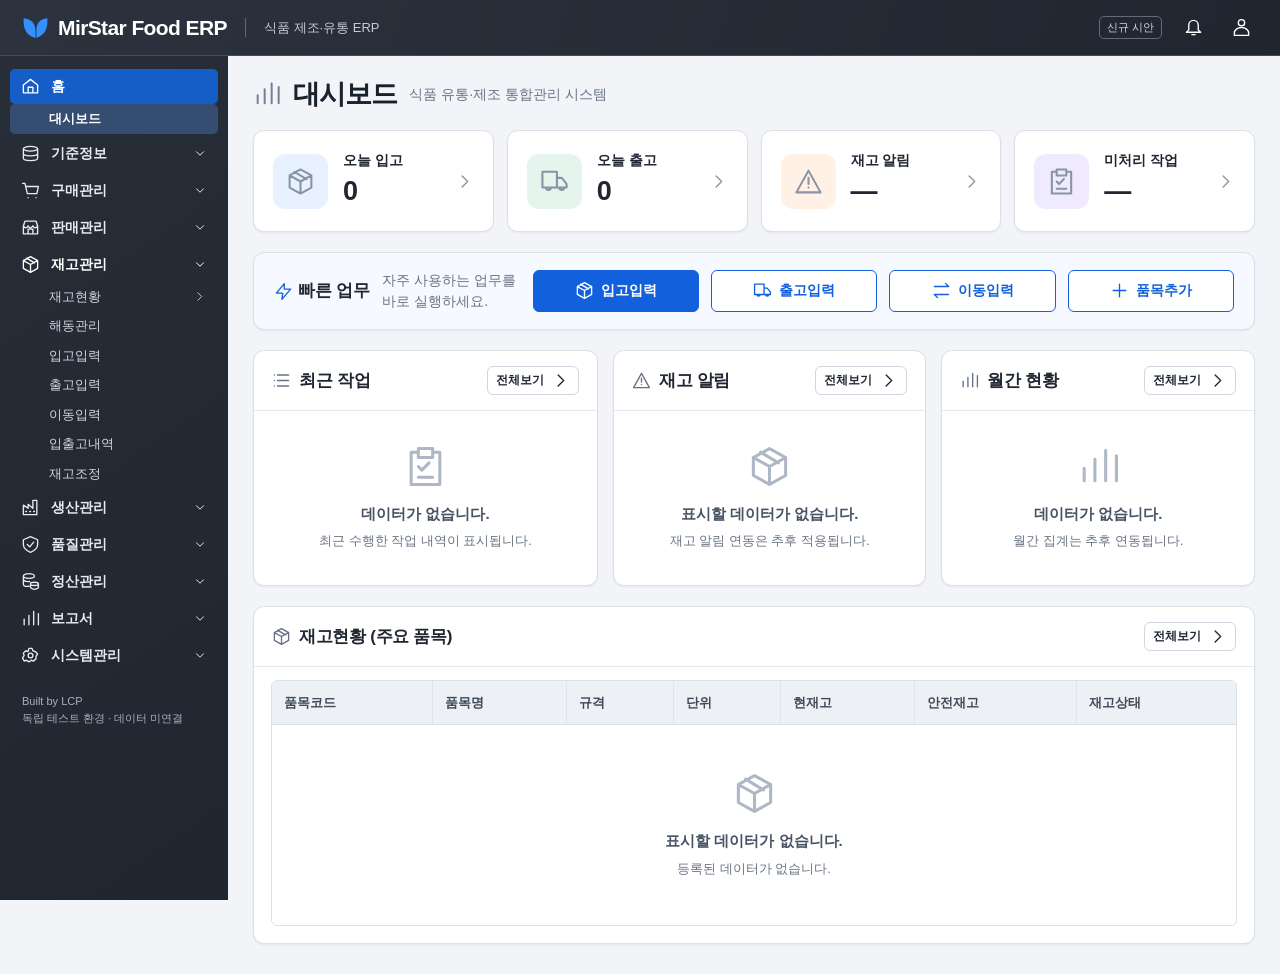
==== erp-next/index.html @ 0a79165d "Support separate stock quantity units with backward compatible kg records" ====
<!doctype html>
<html lang="ko"><head><meta charset="utf-8"><meta name="viewport" content="width=device-width,initial-scale=1,viewport-fit=cover"><meta name="theme-color" content="#252c36"><title>MirStar Food ERP · 신규 시안</title>
<style>
:root{--nav:#272e38;--nav2:#202630;--blue:#1260db;--bg:#f2f4f8;--ink:#202733;--muted:#697483;--line:#dce1e8;--head:56px;--side:228px}*{box-sizing:border-box}body{margin:0;background:var(--bg);color:var(--ink);font:14px/1.5 Pretendard,Inter,"Noto Sans KR","Malgun Gothic",Arial,sans-serif}button,input,select{font:inherit}button{cursor:pointer}button:focus-visible,a:focus-visible,input:focus-visible,select:focus-visible{outline:2px solid #1260db;outline-offset:2px}button{border:1px solid #cfd6df;background:white;color:var(--ink);border-radius:6px;min-height:36px;padding:7px 13px;display:inline-flex;align-items:center;justify-content:center;gap:7px;font-weight:600;white-space:nowrap}button:hover{background:#f1f5fc}.primary{background:var(--blue);border-color:var(--blue);color:white}.primary:hover{background:#084dbb}.outline{color:var(--blue);border-color:var(--blue)}.iconbtn{padding:7px;border:0;background:transparent}.ico{width:19px;height:19px;flex:none;vertical-align:middle;fill:none;stroke:currentColor;stroke-width:1.7;stroke-linecap:round;stroke-linejoin:round}header{position:fixed;z-index:30;top:0;left:0;right:0;height:var(--head);background:linear-gradient(110deg,#2c333e,#202630);color:#fff;display:flex;align-items:center;padding:0 22px;gap:18px;border-bottom:1px solid #454b54}.brand{font-size:21px;font-weight:750;letter-spacing:-.6px;white-space:nowrap;display:flex;align-items:center;gap:9px}.logo{width:27px;height:27px;color:#3290ff}.tagline{font-size:13px;color:#c4cbd4;border-left:1px solid #606873;padding-left:18px}.headright{margin-left:auto;display:flex;align-items:center;gap:15px}.headright button,.hamb{color:white;background:transparent;border:0}.headright button:hover,.hamb:hover{background:#414955}.preview{font-size:11px;color:#d5dce5;border:1px solid #626b78;padding:2px 7px;border-radius:5px;white-space:nowrap}.hamb{display:none}aside{position:fixed;top:var(--head);bottom:0;left:0;width:var(--side);background:linear-gradient(145deg,var(--nav),var(--nav2));color:#e7ebf2;padding:11px 10px;overflow:auto;z-index:25;scrollbar-width:thin;scrollbar-color:#4b5361 transparent}.group{margin:2px 0}.navtop,.navsub{width:100%;border:0;border-radius:5px;justify-content:flex-start;background:transparent;color:inherit;text-align:left;min-height:34px;padding:7px 11px;font-size:14px;gap:11px}.navtop:hover,.navsub:hover{background:#3b4554}.navtop .chev{margin-left:auto;width:14px}.navtop.current{background:#155dc7;color:white}.navtop.open:not(.current){color:white}.navsub{padding:5px 12px 5px 39px;min-height:29px;font-size:13px;font-weight:450;color:#d0d7e1}.navsub.active{background:#354d70;color:white;font-weight:700}.children[hidden]{display:none}.sidefoot{padding:18px 12px 10px;color:#a7b1c0;font-size:11px}main{margin-left:var(--side);padding:calc(var(--head) + 22px) 25px 30px;min-height:100dvh}.heading{display:flex;gap:12px;align-items:center;margin-bottom:20px;flex-wrap:wrap}.heading h1{font-size:27px;line-height:1.2;letter-spacing:-.9px;margin:0;color:#18212c}.heading>.ico{width:28px;height:28px;color:#738091}.heading small{color:var(--muted);font-size:14px}.heading .spacer{flex:1}.panel{background:#fff;border:1px solid var(--line);border-radius:11px;box-shadow:0 1px 2px #1f2d4210;min-width:0}.metrics{display:grid;grid-template-columns:repeat(4,minmax(0,1fr));gap:13px}.metric{padding:19px;display:flex;gap:15px;align-items:center;text-align:left;white-space:normal;min-height:100px;justify-content:flex-start}.metric .num{font-size:27px;font-weight:750;display:block}.metric .ico:last-child{margin-left:auto;color:#8893a3}.metricicon{padding:13px;background:#e8f1ff;color:#1260db;border-radius:12px;display:flex}.metricicon .ico{width:29px;height:29px}.metricicon.green{background:#e5f5ed;color:#168a55}.metricicon.orange{background:#fff1e5;color:#d77b29}.metricicon.purple{background:#f0eaff;color:#7554bf}.quick{display:flex;align-items:center;gap:12px;margin:20px 0;padding:17px 20px;background:#f6f9ff}.quick .ico{color:var(--blue)}.quick .primary .ico{color:white}.quicktitle{font-size:17px;font-weight:750;white-space:nowrap}.quickdesc{color:var(--muted);flex:1}.quick button{flex:1;min-height:42px;max-width:210px}.dashgrid{display:grid;grid-template-columns:1.1fr 1fr 1fr;gap:15px;margin-bottom:20px}.panelhead{display:flex;align-items:center;gap:8px;padding:15px 18px;border-bottom:1px solid #e5e9ef}.panelhead strong{font-size:17px;letter-spacing:-.3px}.panelhead>.ico{color:#657184}.panelhead button{margin-left:auto;font-size:12px;min-height:29px;padding:3px 8px}.empty{min-height:174px;display:flex;flex-direction:column;justify-content:center;align-items:center;color:var(--muted);text-align:center;padding:22px;gap:6px}.empty>.ico{width:43px;height:43px;color:#aeb7c5;margin-bottom:9px}.empty b{font-size:15px;color:#475364}.empty span{font-size:13px}.tablewrap{overflow-x:auto;overscroll-behavior-x:contain}.dashboardtable{margin:13px 17px 17px}.toolbar{padding:17px;display:flex;gap:9px;align-items:center;flex-wrap:wrap;border-bottom:1px solid var(--line)}.searchrow{display:flex;align-items:center;gap:8px;flex:1;min-width:250px;max-width:630px}.searchbox{display:flex;align-items:center;border:1px solid #bac4d0;border-radius:6px;background:white;flex:1;min-width:0;padding-left:11px;color:#697483}.searchbox input{border:0;min-width:0;width:100%;height:37px;background:transparent;outline:none;padding:7px 9px}.searchbox:focus-within{outline:2px solid #95baff;outline-offset:1px}.period{display:flex;align-items:center;gap:7px;flex-wrap:wrap;padding:13px 17px;border-bottom:1px solid var(--line);color:#4e5967}.period button{min-height:32px}.period input{max-width:140px}.countrow{padding:16px 17px 9px;display:flex;align-items:center;gap:8px}.countrow b{color:var(--blue)}.countrow button{margin-left:auto}.chips{display:flex;flex-wrap:wrap;gap:6px;padding:10px 17px 0}.chip{font-size:12px;background:#eaf1fb;color:#245ca8;border:1px solid #d5e4f7;border-radius:5px;padding:3px 7px;display:inline-flex;align-items:center;gap:5px}.chip button{border:0;background:none;padding:0;min-height:22px;color:inherit}.listtable{margin:0 17px 17px}table{border-collapse:separate;border-spacing:0;width:100%;min-width:620px;font-size:13px;border:1px solid var(--line);border-radius:6px;overflow:hidden}th,td{border-bottom:1px solid var(--line);border-right:1px solid #e0e5eb;padding:12px 12px;text-align:left;white-space:nowrap}th{background:#edf0f4;color:#3f4958;font-weight:700;cursor:pointer}th:last-child,td:last-child{border-right:0}tbody tr:last-child td{border-bottom:0}td.emptycell{padding:0;white-space:normal}.emptycell .empty{min-height:200px}tbody tr:hover td:not(.emptycell){background:#f7f9fc}.footerbar{display:flex;justify-content:center;align-items:center;gap:6px;padding:0 16px 16px}.footerbar button:disabled{opacity:.45;cursor:default}.footerbar .page{background:var(--blue);color:white;border-color:var(--blue)}.filterpanel{position:fixed;z-index:50;background:white;border:1px solid #cbd2db;border-radius:9px;box-shadow:0 12px 35px #17233428;width:min(460px,calc(100vw - 24px));padding:16px;max-height:85dvh;overflow:auto}.filterpanel[hidden],.scrim[hidden],dialog:not([open]){display:none!important}.filtertitle{display:flex;align-items:center;justify-content:space-between;font-size:19px;font-weight:750;margin-bottom:13px}.filtertitle button{margin:-6px}.note{background:#f0f3f8;border-left:3px solid var(--blue);padding:8px 10px;font-size:13px;color:#4c596d;margin-bottom:12px;border-radius:4px}.condition{display:grid;grid-template-columns: minmax(100px, .8fr) minmax(0,1.3fr) 30px;gap:7px;align-items:center;margin-bottom:8px}.condition input,.condition select,.field input,.field select,.period input{width:100%;min-width:0;height:37px;border:1px solid #c7d0dc;border-radius:5px;background:white;color:var(--ink);padding:7px 9px}.condition button{min-width:30px;min-height:34px}.addcondition{width:100%;margin:4px 0 12px;border-color:var(--blue);color:var(--blue)}.available{border-top:1px solid var(--line);padding-top:11px;font-size:12px;color:var(--muted)}.available .options{display:flex;gap:5px;flex-wrap:wrap;margin-top:8px}.available button{font-size:12px;min-height:30px;padding:4px 9px}.filteractions,.dialogactions{display:flex;gap:8px;justify-content:flex-end;margin-top:15px}.filteractions .primary{min-width:105px}.scrim{position:fixed;inset:0;z-index:24;background:#17233366}.filterscrim{z-index:49;background:#15203020}dialog{padding:0;border:1px solid #d3dbe4;border-radius:12px;width:min(680px,calc(100vw - 32px));max-height:90dvh;overflow:auto;color:var(--ink);box-shadow:0 18px 60px #0003}dialog::backdrop{background:#15203066}.dialoghead{display:flex;align-items:center;justify-content:space-between;padding:15px 20px;border-bottom:1px solid var(--line);font-size:20px;font-weight:700}.dialogbody{padding:19px}.formgrid{display:grid;grid-template-columns:1fr 1fr;gap:13px}.field{display:flex;flex-direction:column;gap:5px}.field label{font-weight:600;color:#4d5867;font-size:13px}.field input,.field select{height:40px}.toast{position:fixed;bottom:20px;left:50%;transform:translateX(-50%);z-index:100;background:#222b37;color:white;border-radius:8px;padding:12px 18px;box-shadow:0 4px 15px #0003;max-width:90vw}.toast[hidden]{display:none}.mobileonly{display:none}
@media(max-width:1100px){.quickdesc{display:none}.metric{padding:14px;gap:9px}.dashgrid{grid-template-columns:repeat(2,minmax(0,1fr))}.dashgrid>.panel:last-child{grid-column:1/-1}}
@media(max-width:760px){:root{--head:56px;--side:235px}header{padding:0 12px;gap:8px}.hamb{display:inline-flex}.brand{font-size:18px}.logo{width:23px}.tagline,.headright .desktoponly{display:none}.headright{gap:3px}.preview{font-size:10px}.headright button{padding:6px}.headright .ico{width:20px}aside{transform:translateX(-100%);transition:transform .18s ease;z-index:28}aside.shown{transform:translateX(0)}main{margin:0;padding:calc(var(--head) + 17px) 12px 24px}.heading{gap:8px;margin-bottom:16px}.heading h1{font-size:23px}.heading small{flex-basis:100%;padding-left:33px;font-size:12px}.heading>.ico{width:24px;height:24px}.heading .primary{padding:6px 10px;min-height:36px;font-size:13px}.heading .spacer{flex:1}.metrics{grid-template-columns:repeat(2,minmax(0,1fr));gap:9px}.metric{padding:12px;min-height:86px;font-size:13px}.metricicon{padding:8px}.metricicon .ico{width:23px;height:23px}.metric .num{font-size:24px}.metric>.ico:last-child{width:14px}.quick{display:grid;grid-template-columns:1fr 1fr;padding:14px;gap:8px;margin:13px 0}.quicktitle{grid-column:1/-1}.quick button{max-width:none;width:100%;min-height:41px}.dashgrid{grid-template-columns:1fr;gap:12px;margin-bottom:13px}.panelhead{padding:13px 14px}.panelhead strong{font-size:16px}.empty{min-height:150px}.toolbar{padding:12px;gap:7px}.searchrow{min-width:0;width:100%;flex-basis:100%;gap:5px}.searchrow button{padding:7px 8px;font-size:12px;gap:3px}.searchrow input{font-size:16px}.searchrow .searchsubmit{padding:7px 9px}.searchrow .searchsubmit span{display:none}.searchrow .ico{width:16px}.period{padding:10px 12px;gap:5px;font-size:12px}.period input{max-width:calc((100% - 48px)/2);font-size:13px;height:34px;padding:4px}.period button{font-size:12px;padding:4px 8px}.listtable{margin:0 12px 12px}.countrow{padding:13px 12px 8px}.chips{padding:9px 12px 0}.filterpanel{left:0!important;right:0;bottom:0;top:auto!important;width:100%;border-radius:17px 17px 0 0;max-height:88dvh;padding:20px 16px calc(16px + env(safe-area-inset-bottom));box-shadow:0 -8px 35px #0002}.filterpanel:before{content:"";display:block;width:38px;height:4px;background:#c4cbd4;border-radius:4px;margin:-9px auto 14px}.filterscrim{background:#15203066}.condition input,.condition select{font-size:16px}.condition{grid-template-columns:minmax(94px,.8fr) minmax(0,1.3fr) 27px;gap:5px}.filteractions button{flex:1;min-height:43px}.formgrid{grid-template-columns:1fr}.dialogbody{padding:15px}.field input,.field select{font-size:16px}dialog{width:calc(100vw - 16px)}.mobileonly{display:inline-flex}}
.stocktoggle .chev{margin-left:auto;width:13px}.navsub.depth1{padding-left:53px}.navsub.depth2{padding-left:67px}.stockcurrent{font-weight:700;color:white}.categorylist{padding:14px 17px;display:grid;gap:10px;grid-template-columns:repeat(2,minmax(0,1fr))}.categorygroup{border:1px solid var(--line);border-radius:7px;overflow:hidden;min-width:0}.cathead,.catrow{display:flex;align-items:center;gap:8px;padding:10px 12px;min-width:0}.cathead{background:#edf0f4;border-bottom:1px solid var(--line)}.cathead strong,.catrow>span{overflow-wrap:anywhere;min-width:0}.catcount{font-size:12px;color:var(--muted);white-space:nowrap}.catactions{display:flex;gap:4px;margin-left:auto;flex:none}.catactions button{font-size:12px;padding:4px 8px;min-height:30px}.catrow{border-bottom:1px solid #e5e9ef}.catrow>span{padding-left:9px}.catadd{margin:9px 12px;min-height:34px;font-size:13px}.categorygroup .catadd .ico{width:15px}#categoryEditor{max-width:420px}@media(max-width:760px){.categorylist{grid-template-columns:1fr;padding:12px;gap:9px}.cathead,.catrow{padding:9px}.cathead strong{font-size:14px}.catcount{font-size:11px}.catactions button{min-height:34px}.categorylist .catadd{min-height:38px}.navsub.depth2{padding-left:65px}}.storage-state{font-weight:500}.storage-state[data-state="냉동"]{color:#3272c5}.storage-state[data-state="냉장"]{color:#168a55}.storage-state[data-state="해동"]{color:#d97706}.stockmetrics{margin-bottom:16px;grid-template-columns:repeat(3,minmax(0,1fr))}.stockmetrics:has(.stockmetric:nth-child(4)){grid-template-columns:repeat(4,minmax(0,1fr))}.stockmetric{cursor:default;min-height:84px}.stockmetric .num{font-size:23px}.thawactions{display:flex;gap:8px;flex-wrap:wrap;margin:0 0 13px}.field[hidden]{display:none}#thawEditor #thawBalance{color:var(--muted)}#saveThaw:disabled{opacity:.45;cursor:default}@media(max-width:760px){.stockmetrics{gap:7px}.stockmetrics .metric{min-height:72px;padding:10px}.stockmetric .num{font-size:17px}.stockmetrics:has(.stockmetric:nth-child(4)){grid-template-columns:repeat(2,minmax(0,1fr))}.thawactions{gap:6px}.thawactions button{padding:6px 8px;font-size:12px;flex:1}}.stock-mobile-list{display:none}
@media(max-width:760px){
.stock-responsive-table{display:none}
.stock-mobile-list{display:grid;gap:9px;margin:0 12px 12px;min-width:0;max-width:100%}
.stock-mobile-empty{border:1px solid var(--line);border-radius:7px;min-width:0}
.stock-mobile-item{min-width:0;border:1px solid var(--line);border-radius:9px;background:#fff;overflow:hidden}
.stock-mobile-item summary{display:block;padding:13px 12px;cursor:pointer;list-style:none;min-width:0}
.stock-mobile-item summary::-webkit-details-marker{display:none}
.stock-mobile-item summary::marker{content:""}
.stock-mobile-item summary:focus-visible{outline:2px solid var(--blue);outline-offset:-2px}
.stock-mobile-top{display:flex;align-items:center;gap:8px;min-width:0}
.stock-mobile-top strong{font-size:16px;line-height:1.4;overflow-wrap:anywhere;min-width:0}
.stock-mobile-state{font-size:12px;white-space:nowrap;flex:none}
.stock-mobile-chevron{margin-left:auto;color:var(--muted);width:16px;height:16px;flex:none;transition:transform .15s}
.stock-mobile-item[open] .stock-mobile-chevron{transform:rotate(180deg)}
.stock-mobile-bottom{display:flex;align-items:flex-end;justify-content:space-between;gap:8px;margin-top:9px;flex-wrap:wrap;min-width:0}
.stock-mobile-qty{font-size:22px;line-height:1.3;font-weight:750;letter-spacing:-.4px;font-variant-numeric:tabular-nums;overflow-wrap:anywhere;min-width:0}
.stock-mobile-expiry{display:flex;flex-direction:column;align-items:flex-end;gap:2px;margin-left:auto}
.stock-mobile-expiry span{font-size:11px;color:var(--muted)}
.stock-mobile-expiry time{font-size:13px;font-variant-numeric:tabular-nums}
.stock-mobile-details{margin:0;padding:9px 12px 12px;border-top:1px solid var(--line);background:#f7f9fc}
.stock-mobile-details>div{display:grid;grid-template-columns:minmax(70px,.8fr) minmax(0,1.4fr);gap:10px;padding:5px 0}
.stock-mobile-details dt{color:var(--muted);font-size:12px;overflow-wrap:anywhere}
.stock-mobile-details dd{margin:0;text-align:right;font-size:13px;font-weight:500;overflow-wrap:anywhere;min-width:0}
main:has(.stock-responsive-table){min-width:0;width:100%;max-width:100%}
main:has(.stock-responsive-table)>.panel,main:has(.stock-responsive-table)>.stockmetrics{min-width:0;max-width:100%}
main:has(.stock-responsive-table) .searchrow{min-width:0;max-width:100%}
main:has(.stock-responsive-table) .searchbox{min-width:0}
main:has(.stock-responsive-table) .stockmetrics .metric{min-width:0;overflow-wrap:anywhere}
main:has(.stock-responsive-table) .stockmetric>span{min-width:0;overflow-wrap:anywhere}
}
</style></head><body>
<header><button class="hamb iconbtn" id="hamb" aria-label="메뉴 열기"></button><div class="brand"><svg class="logo" viewBox="0 0 32 32" fill="currentColor"><path d="M15 28C4 25 1 15 2 5c9 1 14 6 14 15V28zM17 28C28 25 31 15 30 5c-9 1-13 6-13 15z"/></svg>MirStar Food ERP</div><div class="tagline">식품 제조·유통 ERP</div><div class="headright"><span class="preview">신규 시안</span><button id="notice" class="iconbtn" aria-label="알림"></button><button id="profile" class="iconbtn" aria-label="환경설정"></button></div></header>
<div class="scrim" id="navscrim" hidden></div><aside id="sidebar" aria-label="주 메뉴"></aside><main id="main"></main>
<div class="scrim filterscrim" id="filterscrim" hidden></div><section id="filterpanel" class="filterpanel" role="dialog" aria-label="검색조건" hidden></section>
<dialog id="thawEditor"><form id="thawForm"><div class="dialoghead"><span id="thawTitle">해동등록</span><button class="iconbtn" type="button" id="closeThaw" aria-label="닫기">×</button></div><div class="dialogbody"><div class="formgrid"><div class="field"><label for="thawDate">날짜</label><input id="thawDate" type="date" required></div><div class="field"><label for="thawQty" id="thawQtyLabel">수량 (kg)</label><input id="thawQty" type="number" min="0.001" step="0.001" inputmode="decimal" required></div><div class="field" style="grid-column:1/-1"><label for="thawLot">재고 LOT 선택</label><select id="thawLot" required></select><small id="thawBalance"></small></div><div class="field" id="thawPlaceField"><label for="thawPlace">실제 보관 위치</label><select id="thawPlace"><option>냉장고</option><option>현장</option></select></div><div class="field"><label for="thawNote">비고</label><input id="thawNote"></div></div><div class="dialogactions"><button type="button" id="cancelThaw">취소</button><button class="primary" type="submit" id="saveThaw">저장</button></div></div></form></dialog><dialog id="categoryEditor"><form id="categoryForm"><div class="dialoghead"><span id="categoryTitle">분류 등록</span><button class="iconbtn" type="button" id="categoryClose" aria-label="닫기">×</button></div><div class="dialogbody"><div class="field"><label for="categoryName">분류명</label><input id="categoryName" required maxlength="40" autocomplete="off"></div><div class="dialogactions"><button type="button" id="categoryCancel">취소</button><button type="submit" class="primary">저장</button></div></div></form></dialog><dialog id="editor"><form id="editorform"><div class="dialoghead"><span id="editTitle"></span><button type="button" class="iconbtn" id="closeEditor" aria-label="닫기">×</button></div><div class="dialogbody"><div class="formgrid" id="fields"></div><div class="dialogactions"><button type="button" id="cancelEditor">취소</button><button class="primary" type="submit">저장</button></div></div></form></dialog><div class="toast" id="toast" role="status" hidden></div>
<script>
const paths={home:'M3 10l9-7 9 7v10H3z M9 20v-7h6v7',chart:'M4 20V13 M10 20V8 M16 20V3 M22 20V6',db:'M3 6a9 3 0 1 0 18 0a9 3 0 1 0-18 0 M3 6v12a9 3 0 0 0 18 0V6 M3 12a9 3 0 0 0 18 0',cart:'M2 3h3l3 13h12l2-9H6 M9 21h.1 M19 21h.1',shop:'M3 10l2-6h14l2 6 M3 10v10h18V10 M3 10q3 5 6 0q3 5 6 0q3 5 6 0 M9 20v-6h6v6',box:'M3 7l9-5 9 5v10l-9 5-9-5z M3 7l9 5 9-5 M12 12v10 M7 4l10 6',factory:'M3 21V9l6 4V8l6 5V3h5v18z M6 17h1 M11 17h1 M16 17h1',shield:'M12 2l9 4v6q0 6-9 10-9-4-9-10V6z M8 12l3 3 5-6',coin:'M3 5a7 3 0 1 0 14 0a7 3 0 1 0-14 0 M3 5v10q0 4 7 3 M3 10q2 3 8 2 M12 15a5 2 0 1 0 10 0a5 2 0 1 0-10 0 M12 15v5q5 4 10 0v-5',settings:'M10 3h4l1 3 3 1 3 3-2 3v3l-3 3-3-1-3 2-3-2-3 1-2-4 2-3-1-3 3-3 3 1z M12 9a3 3 0 1 0 0 6a3 3 0 1 0 0-6',chev:'M9 5l7 7-7 7',down:'M6 9l6 6 6-6',search:'M10 3a7 7 0 1 0 0 14a7 7 0 1 0 0-14 M15 15l6 6',filter:'M3 6h18 M3 12h18 M3 18h18 M8 4v4 M16 10v4 M10 16v4',truck:'M2 4h12v13H2z M14 9h4l4 5v3h-8 M5 17a2 2 0 1 0 4 0 M16 17a2 2 0 1 0 4 0',warn:'M12 3L2 21h20z M12 9v5 M12 17h.01',list:'M7 5h14 M7 12h14 M7 19h14 M3 5h.01 M3 12h.01 M3 19h.01',clip:'M8 4H4v18h16V4h-4 M8 2h8v5H8z M8 12l2 2 4-4 M8 18h8',bolt:'M13 2L3 14h8l-1 8 11-13h-8z',move:'M3 7h18l-4-4 M21 17H3l4 4',plus:'M12 4v16 M4 12h16',x:'M5 5l14 14 M19 5L5 19',menu:'M3 5h18 M3 12h18 M3 19h18',bell:'M6 9a6 6 0 0 1 12 0v6l3 3H3l3-3z M10 21h4',user:'M12 2a4 4 0 1 0 0 8a4 4 0 1 0 0-8 M3 22v-3a9 7 0 0 1 18 0v3z',download:'M12 3v12 M7 10l5 5 5-5 M4 17v4h16v-4',reset:'M4 9a9 9 0 1 1 1 10 M4 3v6h6'};
const I=(n,cls='')=>'<svg class="ico '+cls+'" viewBox="0 0 24 24" aria-hidden="true"><path d="'+(paths[n]||paths.list)+'"/></svg>';
const G=[['홈','home',['대시보드']],['기준정보','db',['품목관리','품목분류관리','거래처관리','브랜드관리']],['구매관리','cart',['발주관리','매입관리']],['판매관리','shop',['주문관리','매출관리','거래명세서']],['재고관리','box',['재고현황','해동관리','입고입력','출고입력','이동입력','입출고내역','재고조정']],['생산관리','factory',['생산계획','생산실적','BOM관리']],['품질관리','shield',['검수관리','소비기한관리','이력추적']],['정산관리','coin',['매입정산','매출정산','미지급금','미수금']],['보고서','chart',['재고보고서','매입보고서','매출보고서','생산보고서']],['시스템관리','settings',['사용자관리','권한관리','변경이력','환경설정']]];
const item=['품목코드','분류','하위분류','품목명','규격','단위','원산지','브랜드'];const stock=['분류','하위분류','품목명','원산지','업체명','브랜드','보관상태','LOT','소비기한','수량','단위'];const tx=['날짜','구분','분류','하위분류','업체명','품목명','원산지','브랜드','창고','보관상태','LOT','소비기한','수량','단위','비고'];const sale=['날짜','전표번호','업체명','품목명','수량','단가','금액','상태','비고'];const prod=['날짜','생산번호','품목명','수량','LOT','상태','비고'];const settle=['날짜','업체명','전표번호','금액','정산금액','잔액','상태','비고'];const cfg={'품목관리':item,'품목분류관리':['분류','하위분류'],'거래처관리':['업체명','사업자번호','대표자','전화번호','주소','상태'],'창고관리':['창고','보관구분','위치','상태'],'브랜드관리':['브랜드','원산지','비고'],'발주관리':sale,'매입관리':sale,'주문관리':sale,'매출관리':sale,'거래명세서':sale,'재고현황':stock,'해동관리':['날짜','품목명','원산지','업체명','브랜드','보관상태','LOT','소비기한','수량','단위'],'냉동고':stock,'냉장고':stock,'입고입력':tx,'출고입력':tx,'이동입력':['날짜','구분','분류','하위분류','품목명','원산지','업체명','브랜드','출발창고','도착창고','출발상태','도착상태','LOT','수량','단위','비고'],'입출고내역':tx,'재고조정':['날짜','분류','하위분류','품목명','창고','LOT','조정수량','비고'],'생산계획':prod,'생산실적':prod,'BOM관리':['완제품','원료품목','소요량','단위','비고'],'검수관리':['날짜','업체명','품목명','LOT','검수결과','비고'],'소비기한관리':stock,'이력추적':tx,'매입정산':settle,'매출정산':settle,'미지급금':settle,'미수금':settle,'재고보고서':stock,'매입보고서':sale,'매출보고서':sale,'생산보고서':prod,'사용자관리':['이름','이메일','권한','상태'],'권한관리':['권한명','설명','상태'],'변경이력':['날짜','메뉴','작업','비고']};
const readOnly=new Set(['해동관리','재고현황','냉동고','냉장고','입출고내역','소비기한관리','이력추적','미지급금','미수금','재고보고서','매입보고서','매출보고서','생산보고서','변경이력','사용자관리','권한관리']);const esc=s=>String(s??'').replace(/[&<>"']/g,c=>({'&':'&amp;','<':'&lt;','>':'&gt;','"':'&quot;',"'":'&#39;'}[c]));const key='mirspace-new-erp-20261128-v1';let data={};try{data=JSON.parse(localStorage.getItem(key)||'{}')}catch{};let stockScope={category:'',warehouse:''},stockExpanded=false,meatExpanded=false;let page='대시보드',openGroups=new Set(['홈','재고관리']),query='',conditions=[],draft=[],from='',to='',sortCol='',sortDir=1,editPage='',editIndex=-1;const $=id=>document.getElementById(id);const today=()=>{const d=new Date();return d.getFullYear()+'-'+String(d.getMonth()+1).padStart(2,'0')+'-'+String(d.getDate()).padStart(2,'0')};const persist=()=>{try{localStorage.setItem(key,JSON.stringify(data));return true}catch{return false}};const rows=p=>Array.isArray(data[p])?data[p]:[];const defaults=()=>[
{name:'원료육',warehouseViews:true,subs:['소고기','돼지고기','닭고기']},{name:'완제품',subs:['자체생산','매입판매']},{name:'부재료',subs:['소스','야채','향신료']},{name:'부자재',subs:['포장지','박스','트레이']},{name:'비품',subs:['작업도구','사무용품']},{name:'기타',subs:[]}];
const categories=()=>Array.isArray(data.__categories)?data.__categories:defaults();
function ensureCategories(){if(!Array.isArray(data.__categories))data.__categories=defaults();return data.__categories}
function migrateCategories(){let changed=false;for(const arr of Object.values(data)){if(!Array.isArray(arr))continue;for(const row of arr){if(!row||typeof row!=='object'||!['소스','야채','향신료'].includes(row['분류']))continue;if(categories().some(c=>c.name===row['분류']))continue;const parent=categories().find(c=>c.name==='부재료'&&c.subs.includes(row['분류']));if(parent){row['하위분류']=row['하위분류']||row['분류'];row['분류']=parent.name;changed=true}}}if(changed)persist()}
migrateCategories();
const allTx=()=>['입고입력','출고입력','이동입력'].flatMap(p=>rows(p));
const states=['냉동','냉장','해동','실온'];
const stateFor=p=>({'냉동고':'냉동','냉장고':'냉장','실온':'실온','현장':'해동'})[p]||'';
const placeFor=p=>({'냉동':'냉동고','냉장':'냉장고','해동':'냉장고','실온':'실온'})[p]||'';
const kg=v=>{const n=Number(String(v??'').replace(/,/g,''));return Number.isFinite(n)&&n>0?n:0};
const rounded=v=>Math.round(v*1000)/1000;
const stockUnits=['kg','팩','개','박스','봉','병','통','세트','롤','g','L','mL'];
const unitOf=r=>String(r?.['단위']||'kg').trim()||'kg';
const qtyOf=r=>r?.['수량']??r?.['중량(kg)'];
const qtyValid=(v,u)=>{const n=kg(v);return n>0&&stockUnits.includes(u)&&(['kg','g','L','mL'].includes(u)||Number.isInteger(n))};
const fmt=(v,u='kg')=>rounded(v).toLocaleString('ko-KR',{maximumFractionDigits:3})+' '+u;
const formatRow=r=>fmt(kg(qtyOf(r)),unitOf(r));
const unitPages=new Set(['입고입력','출고입력','이동입력']);
const unitViews=new Set(['재고현황','해동관리','입고입력','출고입력','이동입력','입출고내역','이력추적','소비기한관리','재고보고서','냉동고','냉장고']);
function viewValue(r,c,p=page){if(unitViews.has(p)){if(c==='수량')return qtyOf(r);if(c==='단위')return unitOf(r)}return r[c]}
function unitTotals(rr){const m=new Map();for(const r of rr){const u=unitOf(r);m.set(u,(m.get(u)||0)+kg(qtyOf(r)))}return m.size?[...m].sort((a,b)=>stockUnits.indexOf(a[0])-stockUnits.indexOf(b[0])).map(([u,n])=>fmt(n,u)):['0 kg']}

const isMeat=c=>c==='원료육'||categories().some(x=>x.name===c&&x.warehouseViews);
const identity=['분류','하위분류','품목명','원산지','업체명','브랜드','LOT'];
const stockKey=(r,st,loc)=>JSON.stringify([...identity.map(k=>String(r[k]||'').trim()),unitOf(r),st,loc]);
const nextSeq=()=>Math.max(0,...allTx().map(r=>Number(r._seq)||0))+1;
function replayStock(){const m=new Map(),errors=[];const events=['입고입력','이동입력','출고입력'].flatMap((p,i)=>rows(p).map((r,j)=>({p,r,order:i*100000+j}))).sort((a,b)=>String(a.r['날짜']||'').localeCompare(String(b.r['날짜']||''))||((a.r._seq||0)-(b.r._seq||0))||a.order-b.order);
function change(r,st,loc,delta){const k=stockKey(r,st,loc),old=m.get(k),q=rounded((old?.['수량']||0)+delta);if(q<0)return false;if(!q)m.delete(k);else m.set(k,{...(old||Object.fromEntries(identity.map(k=>[k,r[k]||'']))),'소비기한':r['소비기한']||old?.['소비기한']||'','보관상태':st,'창고':loc,'날짜':st==='해동'&&delta<0?old?.['날짜']||'':r['날짜']||'','수량':q,'단위':unitOf(r)});return true}
for(const {p,r} of events){const n=kg(qtyOf(r)),kind=r['구분'];if(!qtyValid(qtyOf(r),unitOf(r))||!r['품목명']){errors.push(r);continue}if(p==='이동입력'){const from=r['출발상태']||(kind==='재냉동'?'해동':stateFor(r['출발창고'])),to=r['도착상태']||(kind==='해동'?'해동':kind==='재냉동'?'냉동':stateFor(r['도착창고'])),fl=r['출발창고']||placeFor(from),tl=r['도착창고']||placeFor(to),old=m.get(stockKey(r,from,fl));if(!from||!to||!fl||!tl||!change(r,from,fl,-n)){errors.push(r);continue}change({...r,'소비기한':r['소비기한']||old?.['소비기한']||''},to,tl,n)}else{const st=r['보관상태']||stateFor(r['창고']),loc=r['창고']||placeFor(st);if(!st||!loc||!change(r,st,loc,p==='입고입력'?n:-n))errors.push(r)}}
return {items:[...m.values()],errors}}
const inventory=()=>replayStock().items;
function cards(items){return '<div class="metrics stockmetrics">'+items.map(([label,n])=>'<div class="panel metric stockmetric"><span>'+esc(label)+'<span class="num">'+n.map(v=>esc(v)).join('<br>')+'</span></span></div>').join('')+'</div>'}
function stockSummary(){const rr=source('재고현황'),sum=st=>unitTotals(rr.filter(r=>!st||r['보관상태']===st));return cards([['전체재고',sum('')],['냉동',sum('냉동')],['해동',sum('해동')]])}
function thawSummary(){const sum=(p,k)=>unitTotals(rows(p).filter(r=>r['날짜']===today()&&r['구분']===k));return cards([['오늘 해동',sum('이동입력','해동')],['해동 후 미사용',unitTotals(inventory().filter(r=>r['보관상태']==='해동'))],['오늘 생산 투입',sum('출고입력','생산 투입')],['오늘 재냉동',sum('이동입력','재냉동')]])}
function stateCell(c,v){return c==='보관상태'&&['냉동','냉장','해동'].includes(v)?'<span class="storage-state" data-state="'+esc(v)+'">'+esc(v)+'</span>':esc(v??'—')}
function saveEvent(p,r,index=-1){const old=rows(p).slice(),before=replayStock().errors.length;data[p]=old.slice();r._seq=index<0?nextSeq():old[index]._seq||0;if(index<0)data[p].push(r);else data[p][index]=r;const after=replayStock();if(after.errors.includes(r)||after.errors.length>before){data[p]=old;return false}return true}
const source=p=>p==='재고현황'?inventory().filter(r=>!stockScope.category||r['분류']===stockScope.category):p==='해동관리'?inventory().filter(r=>r['보관상태']==='해동'):p==='입출고내역'||p==='이력추적'?allTx():p==='매입보고서'?rows('매입관리'):p==='매출보고서'?rows('매출관리'):p==='생산보고서'?rows('생산실적'):rows(p);let timer;function toast(t){$('toast').textContent=t;$('toast').hidden=false;clearTimeout(timer);timer=setTimeout(()=>$('toast').hidden=true,3000)}
function stockNav(){const active=page==='재고현황';const link=(label,category='')=>'<button class="navsub stocklink depth1 '+(active&&stockScope.category===category?'active':'')+'" data-stock="'+esc(category)+'">'+esc(label)+'</button>';return '<button class="navsub stocktoggle '+(active?'stockcurrent':'')+'" data-toggle-stock="1" aria-expanded="'+stockExpanded+'">재고현황'+I(stockExpanded?'down':'chev','chev')+'</button><div '+(stockExpanded?'':'hidden')+'>'+link('전체재고')+categories().map(c=>link(c.name,c.name)).join('')+'</div>'}
function nav(){ $('sidebar').innerHTML=G.map(([g,ic,subs])=>{const active=subs.includes(page),open=openGroups.has(g);return '<div class="group"><button class="navtop '+(active?'current ':'')+(open?'open':'')+'" data-group="'+g+'" aria-expanded="'+open+'">'+I(ic)+g+(g==='홈'?'':I('down','chev'))+'</button><div class="children" '+(open?'':'hidden')+'>'+subs.map(s=>s==='재고현황'?stockNav():'<button class="navsub '+(s===page?'active':'')+'" data-page="'+s+'">'+s+'</button>').join('')+'</div></div>'}).join('')+'<div class="sidefoot">Built by LCP<br>독립 테스트 환경 · 데이터 미연결</div>'; }
function closeNav(){ $('sidebar').classList.remove('shown');$('navscrim').hidden=true }
function go(p,scope=null){if(p==='냉동고'||p==='냉장고'){scope={category:'원료육',warehouse:p};p='재고현황'}page=p;if(p==='재고현황'){stockScope=scope||{category:'',warehouse:''};stockExpanded=true;if(categories().some(c=>c.name===stockScope.category&&(c.warehouseViews||c.name==='원료육')))meatExpanded=true}const g=G.find(g=>g[2].includes(p));if(g)openGroups.add(g[0]);query='';conditions=[];from='';to='';sortCol='';sortDir=1;closeFilter();closeNav();nav();render();window.scrollTo(0,0)}
function empty(ic='box',title='표시할 데이터가 없습니다.',desc='등록된 데이터가 없습니다.'){return '<div class="empty">'+I(ic)+'<b>'+title+'</b><span>'+desc+'</span></div>'}
function title(p,desc,add=false){const ic=G.find(g=>g[2].includes(p))?.[1]||'list';return '<div class="heading">'+I(p==='대시보드'?'chart':ic)+'<h1>'+p+'</h1><small>'+desc+'</small><div class="spacer"></div>'+(add?'<button class="primary" data-new="'+p+'">'+I('plus')+'등록</button>':'')+'</div>'}
function metric(label,val,ic,c,p){return '<button class="panel metric" data-page="'+p+'"><span class="metricicon '+c+'">'+I(ic)+'</span><span>'+label+'<span class="num">'+val+'</span></span>'+I('chev')+'</button>'}
function card(label,ic,p,inside){return '<section class="panel"><div class="panelhead">'+I(ic)+'<strong>'+label+'</strong><button data-page="'+p+'">전체보기 '+I('chev')+'</button></div>'+inside+'</section>'}
function dash(){const t=today();const count=p=>rows(p).filter(r=>r['날짜']===t).length;const recent=allTx().slice(-4).reverse();return title(page,'식품 유통·제조 통합관리 시스템')+'<div class="metrics">'+metric('오늘 입고',count('입고입력'),'box','','입고입력')+metric('오늘 출고',count('출고입력'),'truck','green','출고입력')+metric('재고 알림','—','warn','orange','소비기한관리')+metric('미처리 작업','—','clip','purple','주문관리')+'</div><div class="panel quick"><span class="quicktitle">'+I('bolt')+' 빠른 업무</span><span class="quickdesc">자주 사용하는 업무를 바로 실행하세요.</span>'+[['입고입력','box'],['출고입력','truck'],['이동입력','move'],['품목관리','plus']].map(([p,ic],i)=>'<button class="'+(i?'outline':'primary')+'" data-new="'+p+'">'+I(ic)+(p==='품목관리'?'품목추가':p)+'</button>').join('')+'</div><div class="dashgrid">'+card('최근 작업','list','입출고내역',recent.length?'<div style="padding:14px">'+recent.map(r=>'<div style="padding:8px;border-bottom:1px solid #eee">'+esc(r['날짜'])+' · '+esc(r['구분'])+' · '+esc(r['품목명'])+'</div>').join('')+'</div>':empty('clip','데이터가 없습니다.','최근 수행한 작업 내역이 표시됩니다.'))+card('재고 알림','warn','소비기한관리',empty('box','표시할 데이터가 없습니다.','재고 알림 연동은 추후 적용됩니다.'))+card('월간 현황','chart','매출보고서',empty('chart','데이터가 없습니다.','월간 집계는 추후 연동됩니다.'))+'</div>'+card('재고현황 (주요 품목)','box','재고현황','<div class="tablewrap dashboardtable">'+table(['품목코드','품목명','규격','단위','현재고','안전재고','재고상태'],[],false)+'</div>')}
function table(cols,rr,editable){return '<table><thead><tr>'+cols.map(c=>'<th data-sort="'+esc(c)+'">'+esc(c)+'</th>').join('')+(editable?'<th>작업</th>':'')+'</tr></thead><tbody>'+(rr.length?rr.map(r=>'<tr>'+cols.map(c=>'<td>'+stateCell(c,viewValue(r,c))+'</td>').join('')+(editable?'<td><button data-edit="'+rows(page).indexOf(r)+'">수정</button></td>':'')+'</tr>').join(''):'<tr><td class="emptycell" colspan="'+(cols.length+Number(editable))+'">'+(page==='해동관리'?empty('box','해동된 품목이 없습니다.','해동등록 후 남은 물량을 확인할 수 있습니다.'):empty())+'</td></tr>')+'</tbody></table>'}
const norm=s=>String(s??'').normalize('NFKC').toLowerCase().replace(/\s+/g,'');
function mobileStockList(rr){if(!rr.length)return '<div class="stock-mobile-empty">'+empty()+'</div>';return rr.map(r=>{const state=r['보관상태']||'—',qty=qtyOf(r),expiry=r['소비기한']||'미등록';const name=r['품목명']||'품목명 미등록';const key=JSON.stringify([stockKey(r,state,r['창고']),expiry]);return '<details class="stock-mobile-item" data-mobile-stock-key="'+esc(key)+'"><summary><div class="stock-mobile-top"><strong>'+esc(name)+'</strong><span class="stock-mobile-state">'+stateCell('보관상태',state)+'</span>'+I('down','stock-mobile-chevron')+'</div><div class="stock-mobile-bottom"><strong class="stock-mobile-qty">'+(qty===null||qty===undefined||qty===''?'—':esc(fmt(qty,unitOf(r))))+'</strong><div class="stock-mobile-expiry"><span>소비기한</span><time>'+esc(expiry)+'</time></div></div></summary><dl class="stock-mobile-details">'+[['분류',r['분류']],['하위분류',r['하위분류']],['원산지',r['원산지']],['업체명',r['업체명']],['브랜드',r['브랜드']],['보관상태',state],['실제 보관 위치',r['창고']],['LOT',r['LOT']],['소비기한',expiry]].map(([label,v])=>'<div><dt>'+esc(label)+'</dt><dd>'+stateCell(label,v||'—')+'</dd></div>').join('')+'</dl></details>'}).join('')}
function match(r){return (!query||norm(Object.values(r).join(' ')+(unitViews.has(page)?' '+unitOf(r)+' '+(qtyOf(r)??''):'')).includes(norm(query)))&&conditions.every(c=>!c.value.trim()||norm(viewValue(r,c.field)).includes(norm(c.value)))&&(!from||!r['날짜']||r['날짜']>=from)&&(!to||!r['날짜']||r['날짜']<=to)}
function filtered(){const rr=source(page).filter(match);if(sortCol)rr.sort((a,b)=>String(viewValue(a,sortCol)??'').localeCompare(String(viewValue(b,sortCol)??''),'ko',{numeric:true})*sortDir);return rr}
function list(){const cols=cfg[page]||[];const date=cols.includes('날짜');return title(page==='재고현황'&&stockScope.category?'재고현황 · '+stockScope.category+(stockScope.warehouse?' · '+stockScope.warehouse:''):page,'등록 및 조회 · 독립 테스트 환경',!readOnly.has(page))+(page==='해동관리'?'<div class="thawactions"><button class="primary" data-thaw="해동">'+I('plus')+'해동등록</button><button data-thaw="생산 투입">생산 투입</button><button data-thaw="재냉동">재냉동</button><button data-thaw="냉장보관">냉장보관</button></div>'+thawSummary():page==='재고현황'&&isMeat(stockScope.category)?stockSummary():'')+'<section class="panel"><div class="toolbar"><div class="searchrow"><div class="searchbox">'+I('search')+'<input id="search" placeholder="검색어를 입력하세요" aria-label="통합검색" value="'+esc(query)+'"></div><button id="filterbtn" aria-expanded="false">'+I('filter')+'검색구분<span id="filtercount"></span></button><button class="primary searchsubmit" id="searchsubmit">'+I('search')+'<span>검색</span></button></div><button id="reset">'+I('reset')+'초기화</button><button id="csv">'+I('download')+'CSV</button></div>'+(date?'<div class="period"><b>기간</b><input type="date" id="from" aria-label="시작일" value="'+from+'"><span>~</span><input type="date" id="to" aria-label="종료일" value="'+to+'"><button data-period="today">오늘</button><button data-period="month">이번 달</button><button data-period="all">전체</button></div>':'')+'<div class="chips" id="chips"></div><div class="countrow">조회결과 <b id="resultcount"></b></div><div class="tablewrap listtable'+(page==='재고현황'?' stock-responsive-table':'')+'" id="listtable"></div>'+(page==='재고현황'?'<div id="mobileStockList" class="stock-mobile-list"></div>':'')+'<div class="footerbar"><button disabled>‹</button><button class="page">1</button><button disabled>›</button></div></section>'}
let catEdit={action:'',i:-1,j:-1};
function categoryPage(){return title(page,'대분류와 하위 분류를 등록하고 관리합니다.')+'<section class="panel"><div class="panelhead"><strong>품목 분류</strong><button class="primary" data-cat-action="add">'+I('plus')+' 대분류 추가</button></div><div class="categorylist">'+categories().map((c,i)=>'<section class="categorygroup"><div class="cathead"><strong>'+esc(c.name)+'</strong><span class="catcount">하위 '+c.subs.length+'개</span><div class="catactions"><button data-cat-action="rename" data-cat-index="'+i+'">수정</button><button data-cat-action="delete" data-cat-index="'+i+'">삭제</button></div></div><div class="catsubs">'+c.subs.map((sub,j)=>'<div class="catrow"><span>'+esc(sub)+'</span><div class="catactions"><button data-cat-action="renameSub" data-cat-index="'+i+'" data-sub-index="'+j+'">수정</button><button data-cat-action="deleteSub" data-cat-index="'+i+'" data-sub-index="'+j+'">삭제</button></div></div>').join('')+'<button class="catadd outline" data-cat-action="addSub" data-cat-index="'+i+'">'+I('plus')+' 하위 분류 추가</button></div></section>').join('')+'</div></section>'}
function categoryRecords(){return Object.entries(data).filter(([k,v])=>k!=='__categories'&&Array.isArray(v)).flatMap(([k,v])=>v).filter(r=>r&&typeof r==='object')}
function categoryAction(action,i,j){const c=categories()[i];if(action!=='add'&&!c)return;if(action==='delete'||action==='deleteSub'){const name=action==='delete'?c.name:c.subs[j];if(categoryRecords().some(r=>r['분류']===c.name&&(action==='delete'||r['하위분류']===name))){toast('사용 중인 분류는 삭제할 수 없습니다.');return}if(!confirm(name+' 분류를 삭제할까요?'))return;const a=ensureCategories();if(action==='delete')a.splice(i,1);else a[i].subs.splice(j,1);saveCategories();return}catEdit={action,i,j};$('categoryTitle').textContent=({add:'대분류 추가',rename:'대분류 수정',addSub:'하위 분류 추가',renameSub:'하위 분류 수정'})[action];$('categoryName').value=action==='rename'?c.name:action==='renameSub'?c.subs[j]:'';$('categoryEditor').showModal()}
function saveCategories(){const saved=persist();nav();render();toast(saved?'품목 분류 저장 완료 (이 기기에만 저장)':'브라우저 저장 실패 · 현재 화면에만 반영')}
$('categoryForm').addEventListener('submit',e=>{e.preventDefault();const name=$('categoryName').value.trim();if(!name){toast('분류명을 입력하세요.');return}const {action,i,j}=catEdit;const a=ensureCategories();const sub=action==='addSub'||action==='renameSub';const same=(x)=>x.toLowerCase()===name.toLowerCase();if(sub?a[i].subs.some((x,k)=>same(x)&&(action!=='renameSub'||k!==j)):a.some((x,k)=>same(x.name)&&(action!=='rename'||k!==i))){toast('이미 존재하는 분류명입니다.');return}if(action==='add')a.push({name,subs:[]});if(action==='addSub')a[i].subs.push(name);if(action==='rename'){const old=a[i].name;if(old==='원료육')a[i].warehouseViews=true;a[i].name=name;categoryRecords().forEach(r=>{if(r['분류']===old)r['분류']=name});if(stockScope.category===old)stockScope.category=name}if(action==='renameSub'){const old=a[i].subs[j];a[i].subs[j]=name;categoryRecords().forEach(r=>{if(r['분류']===a[i].name&&r['하위분류']===old)r['하위분류']=name})}$('categoryEditor').close();saveCategories()});
$('categoryClose').onclick=$('categoryCancel').onclick=()=>$('categoryEditor').close();
let thawAction='',thawLots=[];
function openThaw(action){thawAction=action;thawLots=inventory().filter(r=>action==='해동'?isMeat(r['분류'])&&r['보관상태']==='냉동':r['보관상태']==='해동');$('thawTitle').textContent=action==='해동'?'해동등록':action;$('thawDate').value=today();$('thawQty').value='';$('thawQty').removeAttribute('max');$('thawQtyLabel').textContent='수량';$('thawNote').value='';$('thawPlaceField').hidden=action!=='해동';$('thawPlace').value='냉장고';$('thawLot').innerHTML='<option value="">'+(thawLots.length?'재고를 선택하세요':'해당 재고가 없습니다')+'</option>'+thawLots.map((r,i)=>'<option value="'+i+'">'+esc([r['품목명'],r['업체명'],r['브랜드'],r['LOT'],formatRow(r)].filter(Boolean).join(' · '))+'</option>').join('');$('thawBalance').textContent='';$('saveThaw').disabled=!thawLots.length;$('thawEditor').showModal()}
$('thawLot').addEventListener('change',()=>{const r=$('thawLot').value===''?null:thawLots[Number($('thawLot').value)];$('thawBalance').textContent=r?'사용 가능 '+formatRow(r):'';if(r){$('thawQty').max=qtyOf(r);$('thawQtyLabel').textContent='수량 ('+unitOf(r)+')';const decimal=['kg','g','L','mL'].includes(unitOf(r));$('thawQty').step=decimal?'0.001':'1';$('thawQty').min=decimal?'0.001':'1'}else{$('thawQty').removeAttribute('max');$('thawQtyLabel').textContent='수량'}});
$('thawForm').addEventListener('submit',e=>{e.preventDefault();const item=$('thawLot').value===''?null:thawLots[Number($('thawLot').value)],n=kg($('thawQty').value);if(!item||!qtyValid($('thawQty').value,unitOf(item))||n>qtyOf(item)){toast('재고와 수량 단위를 확인하세요.');return}if(thawAction==='재냉동'&&!confirm('식품안전 기준과 작업절차상 재냉동이 허용되는 경우에만 진행하세요. 확인하셨습니까?'))return;const p=thawAction==='생산 투입'?'출고입력':'이동입력';const r={...item,'날짜':$('thawDate').value,'구분':thawAction,'수량':n,'비고':$('thawNote').value};if(p==='이동입력'){r['출발상태']=item['보관상태'];r['출발창고']=item['창고'];r['도착상태']=thawAction==='해동'?'해동':thawAction==='재냉동'?'냉동':'냉장';r['도착창고']=thawAction==='해동'?$('thawPlace').value:placeFor(r['도착상태'])}if(!saveEvent(p,r)){toast('선택한 날짜의 재고가 부족합니다.');return}data['변경이력']=[...rows('변경이력'),{'날짜':today(),'메뉴':'해동관리','작업':thawAction,'비고':'브라우저 테스트'}];const saved=persist();$('thawEditor').close();render();toast(saved?'시험 자료 저장 완료 (이 기기에만 저장)':'메모리에만 저장됨: 브라우저 저장소 사용 불가')});
$('closeThaw').onclick=$('cancelThaw').onclick=()=>$('thawEditor').close();
function settings(){return title(page,'신규 ERP 시안 설정')+'<section class="panel" style="padding:20px"><h3>테스트 환경</h3><p>기존 운영 ERP, 계정 및 데이터베이스와 연결되어 있지 않습니다.</p><p>직접 입력한 시험 자료는 이 브라우저에만 저장됩니다. PC와 모바일 간 동기화는 하지 않습니다.</p><button id="clearLocal">시험 데이터 전체 삭제</button></section>'}
function render(){$('main').innerHTML=page==='대시보드'?dash():page==='환경설정'?settings():page==='품목분류관리'?categoryPage():list();if($('search')){$('search').addEventListener('input',e=>{query=e.target.value;refresh()});$('search').addEventListener('keydown',e=>{if(e.key==='Enter'){e.preventDefault();e.target.blur();refresh()}});['from','to'].forEach(id=>$(id)?.addEventListener('change',e=>{if(id==='from')from=e.target.value;else to=e.target.value;refresh()}));refresh()}}
function refresh(){if(!$('listtable'))return;const rr=filtered();$('resultcount').textContent='총 '+rr.length+'건';$('listtable').innerHTML=table(cfg[page]||[],rr,!readOnly.has(page));const mobile=$('mobileStockList');if(page==='재고현황'&&mobile){const opened=new Set([...mobile.querySelectorAll('details[open]')].map(el=>el.dataset.mobileStockKey));mobile.innerHTML=mobileStockList(rr);for(const el of mobile.querySelectorAll('details'))if(opened.has(el.dataset.mobileStockKey))el.open=true}$('filtercount').textContent=conditions.length?' ('+conditions.length+')':'';$('chips').innerHTML=conditions.map((c,i)=>'<span class="chip">'+esc(c.field)+': '+esc(c.value)+'<button aria-label="조건 삭제" data-remove-chip="'+i+'">'+I('x')+'</button></span>').join('');$('chips').style.display=conditions.length?'flex':'none'}
function available(){return (cfg[page]||[]).filter(c=>c!=='날짜')}
function showFilter(){draft=conditions.map(c=>({...c}));$('filterpanel').hidden=false;$('filterscrim').hidden=false;$('filterbtn').setAttribute('aria-expanded','true');drawFilter();positionFilter()}
function positionFilter(){if($('filterpanel').hidden||!$('filterbtn'))return;const r=$('filterbtn').getBoundingClientRect();$('filterpanel').style.top=Math.min(r.bottom+8,Math.max(10,innerHeight-$('filterpanel').offsetHeight-10))+'px';$('filterpanel').style.left=Math.max(12,Math.min(r.left,innerWidth-$('filterpanel').offsetWidth-12))+'px'}
function closeFilter(){$('filterpanel').hidden=true;$('filterscrim').hidden=true;$('filterbtn')?.setAttribute('aria-expanded','false')}
function drawFilter(){const opts=available();$('filterpanel').innerHTML='<div class="filtertitle">검색 조건<button class="iconbtn" id="closefilter" aria-label="닫기">'+I('x')+'</button></div><div class="note">필요한 조건만 추가해서 사용하세요.</div><div id="conditionrows">'+draft.map((c,i)=>'<div class="condition"><select data-field="'+i+'" aria-label="검색항목">'+opts.map(o=>'<option '+(o===c.field?'selected':'')+'>'+esc(o)+'</option>').join('')+'</select><input data-val="'+i+'" aria-label="검색값" placeholder="검색값 입력" value="'+esc(c.value)+'"><button class="iconbtn" data-remove="'+i+'" aria-label="조건 삭제">'+I('x')+'</button></div>').join('')+'</div><button class="addcondition" id="addcondition">'+I('plus')+' 조건 추가</button><div class="available">추가 가능한 조건 (직접 선택하여 추가)<div class="options">'+opts.map(o=>'<button data-addfield="'+esc(o)+'">'+esc(o)+'</button>').join('')+'</div></div><div class="filteractions"><button id="filterreset">초기화</button><button class="primary" id="applyfilter">검색</button></div>';positionFilter()}
function applyFilter(){conditions=draft.filter(c=>c.value.trim()).map(c=>({...c}));closeFilter();refresh()}
$('filterpanel').addEventListener('input',e=>{if(e.target.dataset.val!==undefined)draft[+e.target.dataset.val].value=e.target.value});$('filterpanel').addEventListener('change',e=>{if(e.target.dataset.field!==undefined)draft[+e.target.dataset.field].field=e.target.value});$('filterpanel').addEventListener('keydown',e=>{if(e.key==='Enter'&&e.target.matches('input')){e.preventDefault();applyFilter()}});
function addCondition(f){if(!available().length)return;draft.push({field:f||available().find(x=>!draft.some(c=>c.field===x))||available()[0],value:''});drawFilter();const input=$('filterpanel').querySelector('[data-val="'+(draft.length-1)+'"]');if(innerWidth>760)input?.focus()}
function openEditor(p,index=-1){if(readOnly.has(p))return;editPage=p;editIndex=index;const old=rows(p)[index]||{};const fields=(cfg[p]||[]).filter(c=>!(['입고입력','출고입력'].includes(p)&&c==='구분'));$('editTitle').textContent=p+' '+(index<0?'등록':'수정');$('fields').innerHTML=fields.map((f,i)=>{const val=unitPages.has(p)&&f==='단위'?unitOf(old):unitPages.has(p)&&f==='수량'?(qtyOf(old)??''):old[f]??(f==='날짜'?today():'');const choices=f==='단위'&&unitPages.has(p)?stockUnits:f==='분류'?['',...new Set([...categories().map(c=>c.name),...(val?[val]:[])])]:f==='하위분류'?['',...new Set([...(categories().find(c=>c.name===old['분류'])?.subs||[]),...(val?[val]:[])])]:['보관상태','출발상태','도착상태'].includes(f)?['',...states]:f==='창고'||f.endsWith('창고')?['','냉동고','냉장고','실온','현장']:f==='구분'&&p==='이동입력'?['해동','재냉동','냉장보관','기타 이동']:null;return '<div class="field"><label for="f'+i+'">'+esc(f)+'</label>'+(choices?'<select id="f'+i+'" name="'+esc(f)+'">'+choices.map(o=>'<option '+(o===val?'selected':'')+'>'+esc(o)+'</option>').join('')+'</select>':'<input id="f'+i+'" name="'+esc(f)+'" type="'+(f==='날짜'||f==='소비기한'?'date':'text')+'" '+(['품목명','업체명','브랜드','창고','권한명','완제품'].includes(f)&&fields.find(x=>['품목명','업체명','브랜드','창고','권한명','완제품'].includes(x))===f?'required':'')+' value="'+esc(val)+'">')+'</div>'}).join('');const mainCat=$('fields').querySelector('[name="분류"]');const subCat=$('fields').querySelector('[name="하위분류"]');if(mainCat&&subCat){mainCat.required=true;const sync=()=>{subCat.innerHTML=['',...(categories().find(c=>c.name===mainCat.value)?.subs||[])].map(v=>'<option value="'+esc(v)+'">'+esc(v)+'</option>').join('');subCat.disabled=subCat.options.length===1};mainCat.addEventListener('change',sync);subCat.disabled=subCat.options.length===1} $('editor').showModal()}
$('editorform').addEventListener('submit',e=>{e.preventDefault();const r={...(editIndex>=0?rows(editPage)[editIndex]:{}),...Object.fromEntries(new FormData(e.target))};if(editPage==='입고입력')r['구분']='입고';if(editPage==='출고입력')r['구분']=editIndex>=0&&rows(editPage)[editIndex]['구분']==='생산 투입'?'생산 투입':'출고';if(['입고입력','출고입력','이동입력'].includes(editPage)){if(!qtyValid(r['수량'],unitOf(r))){toast('수량은 0보다 커야 하며 팩·개·박스 등은 정수로 입력하세요.');return}r['단위']=unitOf(r);delete r['중량(kg)'];if(editPage==='이동입력'){if(r['구분']==='해동'){r['출발상태']='냉동';r['도착상태']='해동'}if(r['구분']==='냉장보관'){r['출발상태']='해동';r['도착상태']='냉장'}if(r['구분']==='재냉동'){r['출발상태']='해동';r['도착상태']='냉동';if(!confirm('식품안전 기준과 작업절차상 재냉동이 허용되는 경우에만 진행하세요. 확인하셨습니까?'))return}r['출발상태']||=stateFor(r['출발창고']);r['도착상태']||=stateFor(r['도착창고']);r['출발창고']||=placeFor(r['출발상태']);r['도착창고']||=placeFor(r['도착상태']);if(r['구분']==='재냉동')r['도착창고']='냉동고';if(r['구분']==='냉장보관')r['도착창고']='냉장고'}else{r['보관상태']||=stateFor(r['창고']);r['창고']||=placeFor(r['보관상태'])}if(!saveEvent(editPage,r,editIndex)){toast('재고가 부족하거나 품목·LOT·업체·보관상태·단위가 일치하지 않습니다.');return}}else{if(!data[editPage])data[editPage]=[];if(editIndex<0)data[editPage].push(r);else data[editPage][editIndex]=r;}data['변경이력']=[...rows('변경이력'),{'날짜':today(),'메뉴':editPage,'작업':editIndex<0?'등록':'수정','비고':'브라우저 테스트'}];const saved=persist();$('editor').close();if(page===editPage||page==='대시보드')render();else go(editPage);toast(saved?'시험 자료 저장 완료 (이 기기에만 저장)':'메모리에만 저장됨: 브라우저 저장소 사용 불가')});
function csv(){const cols=cfg[page]||[];const quote=s=>'"'+String(s??'').replace(/"/g,'""')+'"';const safe=s=>/^[=+@\-\t\r]/.test(String(s??''))?"'"+s:s;const b=new Blob(['\ufeff'+[cols.map(quote).join(','),...filtered().map(r=>cols.map(c=>quote(safe(viewValue(r,c)))).join(','))].join('\r\n')],{type:'text/csv;charset=utf-8'});const url=URL.createObjectURL(b);const a=document.createElement('a');a.href=url;a.download=page+'.csv';a.click();setTimeout(()=>URL.revokeObjectURL(url),1000)}
document.addEventListener('click',e=>{const b=e.target.closest('button');const el=e.target.closest('[data-sort]');if(el&&page!=='대시보드'){const c=el.dataset.sort;sortDir=sortCol===c?-sortDir:1;sortCol=c;refresh();return}if(!b)return;const d=b.dataset;if(d.thaw){openThaw(d.thaw);return}if(d.stock!==undefined){go('재고현황',{category:d.stock,warehouse:d.warehouse||''});return}if(d.toggleStock){stockExpanded=!stockExpanded;nav();return}if(d.toggleMeat){meatExpanded=!meatExpanded;nav();return}if(d.catAction){categoryAction(d.catAction,Number(d.catIndex),Number(d.subIndex));return}if(d.page){go(d.page);return}if(d.group){if(d.group==='홈'){go('대시보드');return}openGroups.has(d.group)?openGroups.delete(d.group):openGroups.add(d.group);nav();return}if(d.new){openEditor(d.new);return}if(d.edit!==undefined){openEditor(page,+d.edit);return}if(d.addfield){addCondition(d.addfield);return}if(d.remove!==undefined){draft.splice(+d.remove,1);drawFilter();return}if(d.removeChip!==undefined){conditions.splice(+d.removeChip,1);refresh();return}if(d.period){const t=today();from=d.period==='today'?t:d.period==='month'?t.slice(0,7)+'-01':'';to=d.period==='all'?'':t;$('from').value=from;$('to').value=to;refresh();return}switch(b.id){case'hamb':$('sidebar').classList.toggle('shown');$('navscrim').hidden=!$('sidebar').classList.contains('shown');break;case'notice':toast('현재 신규 시안은 실시간 알림과 연결되어 있지 않습니다.');break;case'profile':go('환경설정');break;case'filterbtn':$('filterpanel').hidden?showFilter():closeFilter();break;case'closefilter':closeFilter();break;case'addcondition':addCondition();break;case'filterreset':draft=[];drawFilter();break;case'applyfilter':applyFilter();break;case'searchsubmit':$('search').blur();refresh();break;case'reset':query='';conditions=[];from='';to='';sortCol='';render();break;case'csv':csv();break;case'closeEditor':case'cancelEditor':$('editor').close();break;case'clearLocal':if(confirm('이 신규 시안에 입력한 시험 자료만 삭제할까요?')){data={};persist();toast('시험 데이터 삭제 완료');render()}break}});
$('navscrim').onclick=closeNav;$('filterscrim').onclick=closeFilter;window.addEventListener('resize',positionFilter);document.addEventListener('keydown',e=>{if(e.key==='Escape'){closeFilter();closeNav()}});$('hamb').innerHTML=I('menu');$('notice').innerHTML=I('bell');$('profile').innerHTML=I('user');nav();render();
</script></body></html>
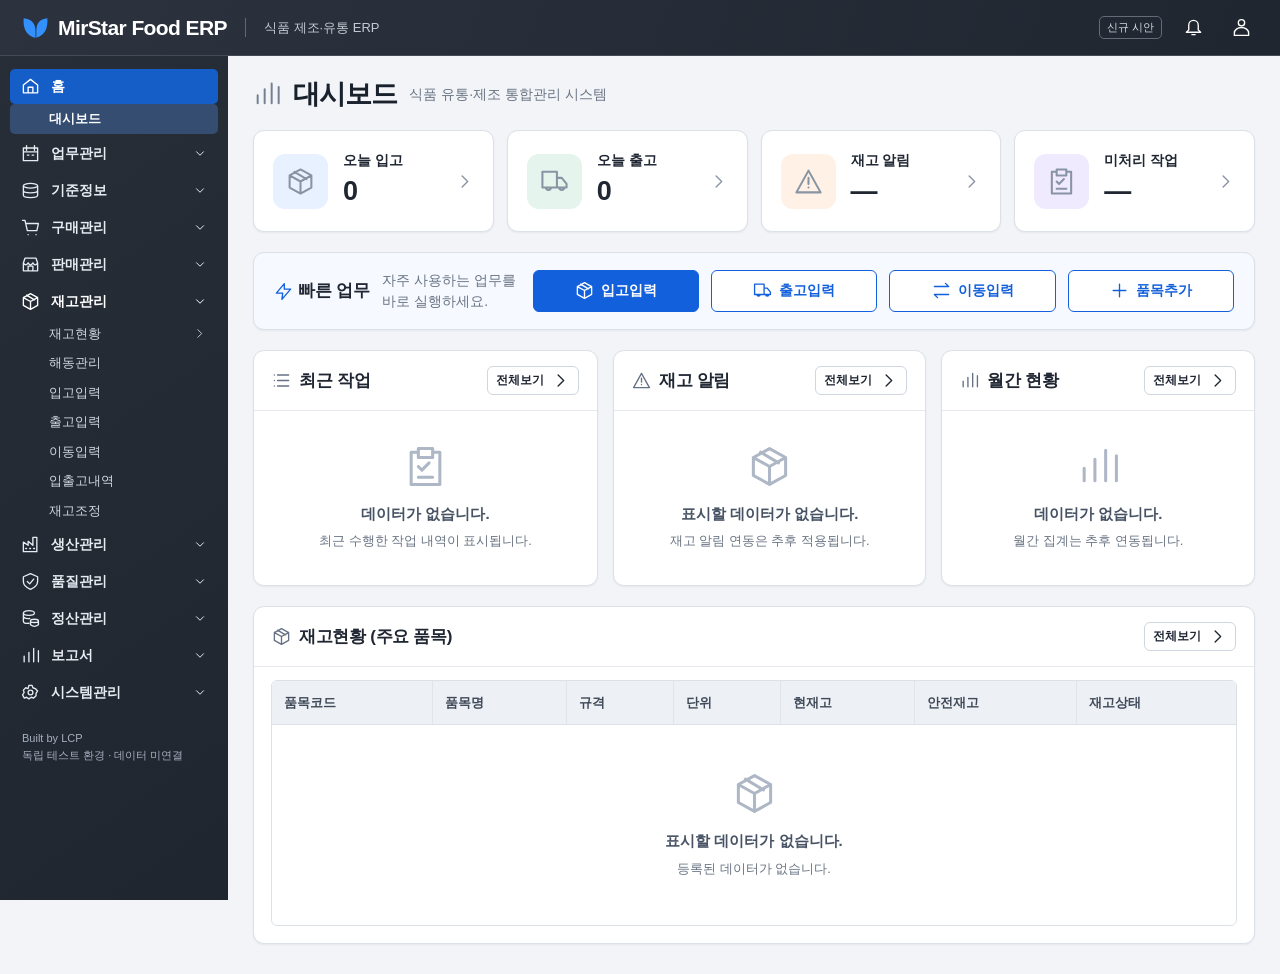
==== commit 5c1a9ae1: "Add local work calendar, tasks and reminders plus device-specific personalization" ====
--- a/erp-next/index.html
+++ b/erp-next/index.html
@@ -35,15 +35,19 @@
 main:has(.stock-responsive-table) .stockmetrics .metric{min-width:0;overflow-wrap:anywhere}
 main:has(.stock-responsive-table) .stockmetric>span{min-width:0;overflow-wrap:anywhere}
 }
+#bulkEditor{width:min(900px,calc(100vw - 32px))}.bulkbody{display:grid;gap:13px}.bulk-template{display:flex;align-items:center;justify-content:space-between;gap:10px;flex-wrap:wrap;border:1px solid var(--line);border-radius:7px;padding:12px}.bulk-template small,.bulk-file small{display:block;color:var(--muted);font-size:12px;margin-top:3px}.bulk-buttons{display:flex;gap:6px;flex-wrap:wrap}.bulk-file{display:grid;gap:6px;justify-items:center;border:1px dashed #b8c3d0;border-radius:8px;padding:18px 10px;cursor:pointer;text-align:center}.bulk-file input{max-width:100%;font-size:13px}.bulkbody .note,.bulkbody .dialogactions{margin:0}.bulkbody .dialogactions{flex-wrap:wrap}.bulk-counts{display:flex;gap:12px;flex-wrap:wrap;font-size:13px;margin:5px 0 9px}.bulk-row{display:grid;grid-template-columns:55px minmax(0,1fr) minmax(0,1fr);gap:8px;border-top:1px solid var(--line);padding:9px 4px;font-size:12px;overflow-wrap:anywhere}.bulk-row b{font-size:13px}.bulk-row small{display:block;color:var(--muted)}.bulk-ok{color:#168a55}.bulk-duplicate{color:#986419}.bulk-error{color:#b42318}.bulk-rows{max-height:38vh;overflow:auto;border:1px solid var(--line);border-radius:7px;padding:0 8px}.bulk-history-row{display:flex;gap:10px;align-items:center;justify-content:space-between;flex-wrap:wrap;padding:10px 0;border-top:1px solid var(--line)}.bulk-history-row small{display:block;color:var(--muted)}#bulkCommit:disabled{opacity:.5;cursor:default}@media(max-width:760px){#bulkEditor{width:calc(100vw - 16px)}.bulk-row{grid-template-columns:35px minmax(0,1fr);gap:5px}.bulk-row>span:last-child{grid-column:2}.bulk-buttons button,.bulkbody .dialogactions button{font-size:12px;padding:7px 9px}.bulk-template{padding:10px}}
+/* 업무관리 및 선택형 개인화 전용 */
+.work-panel,.prefs-panel{padding:16px;margin-bottom:14px}.work-head,.work-actions,.prefs-row{display:flex;align-items:center;gap:8px;flex-wrap:wrap}.work-head{justify-content:space-between;margin-bottom:12px}.work-head h3,.prefs-panel h3{margin:0;font-size:17px}.work-muted,.prefs-muted{color:var(--muted);font-size:12px}.work-cal{display:grid;grid-template-columns:repeat(7,minmax(0,1fr));gap:4px}.work-week{color:var(--muted);text-align:center;padding:4px;font-size:12px}.work-day{display:flex;flex-direction:column;gap:3px;align-items:center;justify-content:center;padding:4px;min-height:58px;min-width:0;font-weight:500;border-color:var(--line);white-space:normal}.work-day.out{opacity:.55}.work-day.chosen{background:var(--blue);color:white;border-color:var(--blue)}.work-day.today:not(.chosen){border-color:var(--blue)}.work-day small{font-size:10px;color:inherit}.work-day .dot{width:5px;height:5px;border-radius:100%;background:var(--blue)}.work-day.chosen .dot{background:white}.work-list{display:grid;gap:7px}.work-task{border:1px solid var(--line);border-radius:7px;padding:10px;display:grid;grid-template-columns:auto minmax(0,1fr);gap:10px;align-items:start}.work-task input{width:18px;height:18px;accent-color:var(--blue);margin-top:3px}.work-task strong,.work-task small{overflow-wrap:anywhere;display:block}.work-task small{color:var(--muted);font-size:12px}.work-task.done strong{text-decoration:line-through;color:var(--muted)}.work-actions{margin-top:7px}.work-actions button{font-size:12px;min-height:30px;padding:4px 8px}.work-note{white-space:pre-wrap}.prefs-panel h3{margin-bottom:9px}.prefs-panel .prefs-row{padding:7px 0;border-bottom:1px solid #e5e9ef}.prefs-row>label{flex:1;min-width:0;overflow-wrap:anywhere;display:flex;align-items:center;gap:8px}.prefs-panel input[type=checkbox]{accent-color:var(--blue);width:17px;height:17px;flex:none}.prefs-panel select{max-width:100%;min-height:36px;border:1px solid var(--line);border-radius:5px;padding:6px;background:white;color:var(--ink)}.prefs-row button{min-height:30px;font-size:12px;padding:4px 8px}.prefs-options{display:grid;grid-template-columns:repeat(2,minmax(0,1fr));gap:8px}.prefs-options label{display:flex;align-items:center;gap:8px;min-width:0;overflow-wrap:anywhere}.prefs-save{display:flex;gap:8px;flex-wrap:wrap;justify-content:flex-end;margin:0 0 15px}.personal-favs{padding:6px 0;border-bottom:1px solid #454d59;margin-bottom:8px}.personal-favs b{display:block;font-size:12px;color:#a7b1c0;padding:4px 12px}.personal-favs .navsub{padding-left:15px}.notice-dot{position:absolute;right:5px;top:4px;width:7px;height:7px;background:#ff9b4a;border-radius:50%}#notice{position:relative}main[data-font="large"] .listtable table{font-size:15px}main[data-font="large"] .stock-mobile-item summary strong{font-size:19px}main[data-font="large"] .stock-mobile-item .stock-mobile-qty{font-size:25px}main[data-font="large"] .work-task{font-size:16px}main[data-font="large"] .stock-mobile-details dd{font-size:15px}main[data-font="small"] .listtable table{font-size:12px}main[data-font="small"] .stock-mobile-item summary strong{font-size:14px}main[data-font="small"] .stock-mobile-item .stock-mobile-qty{font-size:19px}main[data-font="small"] .work-task{font-size:12px}
+@media(max-width:760px){.work-panel,.prefs-panel{padding:12px}.work-day{min-height:48px;font-size:13px}.work-cal{gap:3px}.work-head button{font-size:12px;padding:6px 8px}.prefs-options{grid-template-columns:1fr 1fr}.work-actions{gap:5px}.work-panel .work-head h3{font-size:15px}.prefs-panel .prefs-row{gap:5px}.prefs-row button{padding:4px 6px}.work-day small{font-size:9px}}
 </style></head><body>
 <header><button class="hamb iconbtn" id="hamb" aria-label="메뉴 열기"></button><div class="brand"><svg class="logo" viewBox="0 0 32 32" fill="currentColor"><path d="M15 28C4 25 1 15 2 5c9 1 14 6 14 15V28zM17 28C28 25 31 15 30 5c-9 1-13 6-13 15z"/></svg>MirStar Food ERP</div><div class="tagline">식품 제조·유통 ERP</div><div class="headright"><span class="preview">신규 시안</span><button id="notice" class="iconbtn" aria-label="알림"></button><button id="profile" class="iconbtn" aria-label="환경설정"></button></div></header>
 <div class="scrim" id="navscrim" hidden></div><aside id="sidebar" aria-label="주 메뉴"></aside><main id="main"></main>
 <div class="scrim filterscrim" id="filterscrim" hidden></div><section id="filterpanel" class="filterpanel" role="dialog" aria-label="검색조건" hidden></section>
-<dialog id="thawEditor"><form id="thawForm"><div class="dialoghead"><span id="thawTitle">해동등록</span><button class="iconbtn" type="button" id="closeThaw" aria-label="닫기">×</button></div><div class="dialogbody"><div class="formgrid"><div class="field"><label for="thawDate">날짜</label><input id="thawDate" type="date" required></div><div class="field"><label for="thawQty" id="thawQtyLabel">수량 (kg)</label><input id="thawQty" type="number" min="0.001" step="0.001" inputmode="decimal" required></div><div class="field" style="grid-column:1/-1"><label for="thawLot">재고 LOT 선택</label><select id="thawLot" required></select><small id="thawBalance"></small></div><div class="field" id="thawPlaceField"><label for="thawPlace">실제 보관 위치</label><select id="thawPlace"><option>냉장고</option><option>현장</option></select></div><div class="field"><label for="thawNote">비고</label><input id="thawNote"></div></div><div class="dialogactions"><button type="button" id="cancelThaw">취소</button><button class="primary" type="submit" id="saveThaw">저장</button></div></div></form></dialog><dialog id="categoryEditor"><form id="categoryForm"><div class="dialoghead"><span id="categoryTitle">분류 등록</span><button class="iconbtn" type="button" id="categoryClose" aria-label="닫기">×</button></div><div class="dialogbody"><div class="field"><label for="categoryName">분류명</label><input id="categoryName" required maxlength="40" autocomplete="off"></div><div class="dialogactions"><button type="button" id="categoryCancel">취소</button><button type="submit" class="primary">저장</button></div></div></form></dialog><dialog id="editor"><form id="editorform"><div class="dialoghead"><span id="editTitle"></span><button type="button" class="iconbtn" id="closeEditor" aria-label="닫기">×</button></div><div class="dialogbody"><div class="formgrid" id="fields"></div><div class="dialogactions"><button type="button" id="cancelEditor">취소</button><button class="primary" type="submit">저장</button></div></div></form></dialog><div class="toast" id="toast" role="status" hidden></div>
+<dialog id="workEditor"><form id="workForm"><div class="dialoghead"><span id="workEditTitle">업무 등록</span><button type="button" class="iconbtn" id="workClose" aria-label="닫기">×</button></div><div class="dialogbody"><div class="formgrid"><div class="field" style="grid-column:1/-1"><label for="workName">제목</label><input id="workName" required maxlength="120"></div><div class="field"><label for="workKind">구분</label><select id="workKind"><option>일정</option><option>할 일</option></select></div><div class="field"><label for="workDate">날짜</label><input id="workDate" type="date" required></div><div class="field"><label for="workTime">시간 (선택)</label><input id="workTime" type="time"></div><div class="field"><label for="workRepeat">반복</label><select id="workRepeat"><option value="none">반복 없음</option><option value="daily">매일</option><option value="weekly">매주</option><option value="monthly">매월</option></select></div><div class="field"><label for="workLead">알림</label><select id="workLead"><option value="-1">없음</option><option value="0">정시</option><option value="10">10분 전</option><option value="30">30분 전</option><option value="60">1시간 전</option><option value="1440">1일 전</option></select></div><div class="field"><label for="workScope">업무 구분</label><select id="workScope"><option>개인</option><option>공용 예정</option><option>배정 예정</option></select></div><div class="field"><label for="workAssignee">담당자 (메모용)</label><input id="workAssignee" maxlength="60"></div><div class="field"><label for="workLink">관련 ERP 화면</label><select id="workLink"></select></div><div class="field" style="grid-column:1/-1"><label for="workNote">메모</label><input id="workNote" maxlength="500"></div></div><p class="work-muted">공유·배정은 현재 이 브라우저에만 기록됩니다. 다른 직원에게 전달되지 않습니다.</p><div class="dialogactions"><button type="button" id="workDelete" hidden>삭제</button><button type="button" id="workCancel">취소</button><button class="primary" type="submit">저장</button></div></div></form></dialog><dialog id="thawEditor"><form id="thawForm"><div class="dialoghead"><span id="thawTitle">해동등록</span><button class="iconbtn" type="button" id="closeThaw" aria-label="닫기">×</button></div><div class="dialogbody"><div class="formgrid"><div class="field"><label for="thawDate">날짜</label><input id="thawDate" type="date" required></div><div class="field"><label for="thawQty" id="thawQtyLabel">수량 (kg)</label><input id="thawQty" type="number" min="0.001" step="0.001" inputmode="decimal" required></div><div class="field" style="grid-column:1/-1"><label for="thawLot">재고 LOT 선택</label><select id="thawLot" required></select><small id="thawBalance"></small></div><div class="field" id="thawPlaceField"><label for="thawPlace">실제 보관 위치</label><select id="thawPlace"><option>냉장고</option><option>현장</option></select></div><div class="field"><label for="thawNote">비고</label><input id="thawNote"></div></div><div class="dialogactions"><button type="button" id="cancelThaw">취소</button><button class="primary" type="submit" id="saveThaw">저장</button></div></div></form></dialog><dialog id="bulkEditor"><div class="dialoghead"><span>품목 일괄등록</span><button type="button" class="iconbtn" id="bulkClose" aria-label="닫기">×</button></div><div class="dialogbody bulkbody"><div class="bulk-template"><div><b>엑셀 등록 양식</b><small>품목등록 전용 · 분류 및 단위 참고 시트 포함</small></div><div class="bulk-buttons"><button id="bulkTemplate" type="button">엑셀 다운로드</button><button id="bulkCsvTemplate" type="button">CSV 양식</button></div></div><label class="bulk-file" for="bulkFile"><b>엑셀 파일 선택</b><small>XLSX · XLS · CSV (최대 10MB / 5,000행)</small><input type="file" id="bulkFile" accept=".xlsx,.xls,.csv"></label><div class="note">품목명·분류·단위는 필수입니다. 기존 품목을 덮어쓰거나 재고를 생성하지 않습니다. 오류가 있으면 파일을 수정한 후 다시 선택하세요.</div><div id="bulkStatus" role="status" aria-live="polite"></div><div id="bulkPreview"></div><div class="dialogactions"><button type="button" id="bulkHistory">등록 이력</button><button type="button" id="bulkCancel">닫기</button><button type="button" id="bulkCommit" class="primary" disabled>일괄등록</button></div><div id="bulkHistoryList" hidden></div></div></dialog><dialog id="categoryEditor"><form id="categoryForm"><div class="dialoghead"><span id="categoryTitle">분류 등록</span><button class="iconbtn" type="button" id="categoryClose" aria-label="닫기">×</button></div><div class="dialogbody"><div class="field"><label for="categoryName">분류명</label><input id="categoryName" required maxlength="40" autocomplete="off"></div><div class="dialogactions"><button type="button" id="categoryCancel">취소</button><button type="submit" class="primary">저장</button></div></div></form></dialog><dialog id="editor"><form id="editorform"><div class="dialoghead"><span id="editTitle"></span><button type="button" class="iconbtn" id="closeEditor" aria-label="닫기">×</button></div><div class="dialogbody"><div class="formgrid" id="fields"></div><div class="dialogactions"><button type="button" id="cancelEditor">취소</button><button class="primary" type="submit">저장</button></div></div></form></dialog><div class="toast" id="toast" role="status" hidden></div>
 <script>
-const paths={home:'M3 10l9-7 9 7v10H3z M9 20v-7h6v7',chart:'M4 20V13 M10 20V8 M16 20V3 M22 20V6',db:'M3 6a9 3 0 1 0 18 0a9 3 0 1 0-18 0 M3 6v12a9 3 0 0 0 18 0V6 M3 12a9 3 0 0 0 18 0',cart:'M2 3h3l3 13h12l2-9H6 M9 21h.1 M19 21h.1',shop:'M3 10l2-6h14l2 6 M3 10v10h18V10 M3 10q3 5 6 0q3 5 6 0q3 5 6 0 M9 20v-6h6v6',box:'M3 7l9-5 9 5v10l-9 5-9-5z M3 7l9 5 9-5 M12 12v10 M7 4l10 6',factory:'M3 21V9l6 4V8l6 5V3h5v18z M6 17h1 M11 17h1 M16 17h1',shield:'M12 2l9 4v6q0 6-9 10-9-4-9-10V6z M8 12l3 3 5-6',coin:'M3 5a7 3 0 1 0 14 0a7 3 0 1 0-14 0 M3 5v10q0 4 7 3 M3 10q2 3 8 2 M12 15a5 2 0 1 0 10 0a5 2 0 1 0-10 0 M12 15v5q5 4 10 0v-5',settings:'M10 3h4l1 3 3 1 3 3-2 3v3l-3 3-3-1-3 2-3-2-3 1-2-4 2-3-1-3 3-3 3 1z M12 9a3 3 0 1 0 0 6a3 3 0 1 0 0-6',chev:'M9 5l7 7-7 7',down:'M6 9l6 6 6-6',search:'M10 3a7 7 0 1 0 0 14a7 7 0 1 0 0-14 M15 15l6 6',filter:'M3 6h18 M3 12h18 M3 18h18 M8 4v4 M16 10v4 M10 16v4',truck:'M2 4h12v13H2z M14 9h4l4 5v3h-8 M5 17a2 2 0 1 0 4 0 M16 17a2 2 0 1 0 4 0',warn:'M12 3L2 21h20z M12 9v5 M12 17h.01',list:'M7 5h14 M7 12h14 M7 19h14 M3 5h.01 M3 12h.01 M3 19h.01',clip:'M8 4H4v18h16V4h-4 M8 2h8v5H8z M8 12l2 2 4-4 M8 18h8',bolt:'M13 2L3 14h8l-1 8 11-13h-8z',move:'M3 7h18l-4-4 M21 17H3l4 4',plus:'M12 4v16 M4 12h16',x:'M5 5l14 14 M19 5L5 19',menu:'M3 5h18 M3 12h18 M3 19h18',bell:'M6 9a6 6 0 0 1 12 0v6l3 3H3l3-3z M10 21h4',user:'M12 2a4 4 0 1 0 0 8a4 4 0 1 0 0-8 M3 22v-3a9 7 0 0 1 18 0v3z',download:'M12 3v12 M7 10l5 5 5-5 M4 17v4h16v-4',reset:'M4 9a9 9 0 1 1 1 10 M4 3v6h6'};
+const paths={calendar:'M3 5h18v16H3z M3 10h18 M7 2v6 M17 2v6 M8 14h2 M14 14h2',home:'M3 10l9-7 9 7v10H3z M9 20v-7h6v7',chart:'M4 20V13 M10 20V8 M16 20V3 M22 20V6',db:'M3 6a9 3 0 1 0 18 0a9 3 0 1 0-18 0 M3 6v12a9 3 0 0 0 18 0V6 M3 12a9 3 0 0 0 18 0',cart:'M2 3h3l3 13h12l2-9H6 M9 21h.1 M19 21h.1',shop:'M3 10l2-6h14l2 6 M3 10v10h18V10 M3 10q3 5 6 0q3 5 6 0q3 5 6 0 M9 20v-6h6v6',box:'M3 7l9-5 9 5v10l-9 5-9-5z M3 7l9 5 9-5 M12 12v10 M7 4l10 6',factory:'M3 21V9l6 4V8l6 5V3h5v18z M6 17h1 M11 17h1 M16 17h1',shield:'M12 2l9 4v6q0 6-9 10-9-4-9-10V6z M8 12l3 3 5-6',coin:'M3 5a7 3 0 1 0 14 0a7 3 0 1 0-14 0 M3 5v10q0 4 7 3 M3 10q2 3 8 2 M12 15a5 2 0 1 0 10 0a5 2 0 1 0-10 0 M12 15v5q5 4 10 0v-5',settings:'M10 3h4l1 3 3 1 3 3-2 3v3l-3 3-3-1-3 2-3-2-3 1-2-4 2-3-1-3 3-3 3 1z M12 9a3 3 0 1 0 0 6a3 3 0 1 0 0-6',chev:'M9 5l7 7-7 7',down:'M6 9l6 6 6-6',search:'M10 3a7 7 0 1 0 0 14a7 7 0 1 0 0-14 M15 15l6 6',filter:'M3 6h18 M3 12h18 M3 18h18 M8 4v4 M16 10v4 M10 16v4',truck:'M2 4h12v13H2z M14 9h4l4 5v3h-8 M5 17a2 2 0 1 0 4 0 M16 17a2 2 0 1 0 4 0',warn:'M12 3L2 21h20z M12 9v5 M12 17h.01',list:'M7 5h14 M7 12h14 M7 19h14 M3 5h.01 M3 12h.01 M3 19h.01',clip:'M8 4H4v18h16V4h-4 M8 2h8v5H8z M8 12l2 2 4-4 M8 18h8',bolt:'M13 2L3 14h8l-1 8 11-13h-8z',move:'M3 7h18l-4-4 M21 17H3l4 4',plus:'M12 4v16 M4 12h16',x:'M5 5l14 14 M19 5L5 19',menu:'M3 5h18 M3 12h18 M3 19h18',bell:'M6 9a6 6 0 0 1 12 0v6l3 3H3l3-3z M10 21h4',user:'M12 2a4 4 0 1 0 0 8a4 4 0 1 0 0-8 M3 22v-3a9 7 0 0 1 18 0v3z',download:'M12 3v12 M7 10l5 5 5-5 M4 17v4h16v-4',reset:'M4 9a9 9 0 1 1 1 10 M4 3v6h6'};
 const I=(n,cls='')=>'<svg class="ico '+cls+'" viewBox="0 0 24 24" aria-hidden="true"><path d="'+(paths[n]||paths.list)+'"/></svg>';
-const G=[['홈','home',['대시보드']],['기준정보','db',['품목관리','품목분류관리','거래처관리','브랜드관리']],['구매관리','cart',['발주관리','매입관리']],['판매관리','shop',['주문관리','매출관리','거래명세서']],['재고관리','box',['재고현황','해동관리','입고입력','출고입력','이동입력','입출고내역','재고조정']],['생산관리','factory',['생산계획','생산실적','BOM관리']],['품질관리','shield',['검수관리','소비기한관리','이력추적']],['정산관리','coin',['매입정산','매출정산','미지급금','미수금']],['보고서','chart',['재고보고서','매입보고서','매출보고서','생산보고서']],['시스템관리','settings',['사용자관리','권한관리','변경이력','환경설정']]];
+const G=[['홈','home',['대시보드']],['업무관리','calendar',['오늘의 업무','일정관리','할 일','업무공유','알림내역']],['기준정보','db',['품목관리','품목분류관리','거래처관리','브랜드관리']],['구매관리','cart',['발주관리','매입관리']],['판매관리','shop',['주문관리','매출관리','거래명세서']],['재고관리','box',['재고현황','해동관리','입고입력','출고입력','이동입력','입출고내역','재고조정']],['생산관리','factory',['생산계획','생산실적','BOM관리']],['품질관리','shield',['검수관리','소비기한관리','이력추적']],['정산관리','coin',['매입정산','매출정산','미지급금','미수금']],['보고서','chart',['재고보고서','매입보고서','매출보고서','생산보고서']],['시스템관리','settings',['사용자관리','권한관리','변경이력','환경설정']]];
 const item=['품목코드','분류','하위분류','품목명','규격','단위','원산지','브랜드'];const stock=['분류','하위분류','품목명','원산지','업체명','브랜드','보관상태','LOT','소비기한','수량','단위'];const tx=['날짜','구분','분류','하위분류','업체명','품목명','원산지','브랜드','창고','보관상태','LOT','소비기한','수량','단위','비고'];const sale=['날짜','전표번호','업체명','품목명','수량','단가','금액','상태','비고'];const prod=['날짜','생산번호','품목명','수량','LOT','상태','비고'];const settle=['날짜','업체명','전표번호','금액','정산금액','잔액','상태','비고'];const cfg={'품목관리':item,'품목분류관리':['분류','하위분류'],'거래처관리':['업체명','사업자번호','대표자','전화번호','주소','상태'],'창고관리':['창고','보관구분','위치','상태'],'브랜드관리':['브랜드','원산지','비고'],'발주관리':sale,'매입관리':sale,'주문관리':sale,'매출관리':sale,'거래명세서':sale,'재고현황':stock,'해동관리':['날짜','품목명','원산지','업체명','브랜드','보관상태','LOT','소비기한','수량','단위'],'냉동고':stock,'냉장고':stock,'입고입력':tx,'출고입력':tx,'이동입력':['날짜','구분','분류','하위분류','품목명','원산지','업체명','브랜드','출발창고','도착창고','출발상태','도착상태','LOT','수량','단위','비고'],'입출고내역':tx,'재고조정':['날짜','분류','하위분류','품목명','창고','LOT','조정수량','비고'],'생산계획':prod,'생산실적':prod,'BOM관리':['완제품','원료품목','소요량','단위','비고'],'검수관리':['날짜','업체명','품목명','LOT','검수결과','비고'],'소비기한관리':stock,'이력추적':tx,'매입정산':settle,'매출정산':settle,'미지급금':settle,'미수금':settle,'재고보고서':stock,'매입보고서':sale,'매출보고서':sale,'생산보고서':prod,'사용자관리':['이름','이메일','권한','상태'],'권한관리':['권한명','설명','상태'],'변경이력':['날짜','메뉴','작업','비고']};
 const readOnly=new Set(['해동관리','재고현황','냉동고','냉장고','입출고내역','소비기한관리','이력추적','미지급금','미수금','재고보고서','매입보고서','매출보고서','생산보고서','변경이력','사용자관리','권한관리']);const esc=s=>String(s??'').replace(/[&<>"']/g,c=>({'&':'&amp;','<':'&lt;','>':'&gt;','"':'&quot;',"'":'&#39;'}[c]));const key='mirspace-new-erp-20261128-v1';let data={};try{data=JSON.parse(localStorage.getItem(key)||'{}')}catch{};let stockScope={category:'',warehouse:''},stockExpanded=false,meatExpanded=false;let page='대시보드',openGroups=new Set(['홈','재고관리']),query='',conditions=[],draft=[],from='',to='',sortCol='',sortDir=1,editPage='',editIndex=-1;const $=id=>document.getElementById(id);const today=()=>{const d=new Date();return d.getFullYear()+'-'+String(d.getMonth()+1).padStart(2,'0')+'-'+String(d.getDate()).padStart(2,'0')};const persist=()=>{try{localStorage.setItem(key,JSON.stringify(data));return true}catch{return false}};const rows=p=>Array.isArray(data[p])?data[p]:[];const defaults=()=>[
 {name:'원료육',warehouseViews:true,subs:['소고기','돼지고기','닭고기']},{name:'완제품',subs:['자체생산','매입판매']},{name:'부재료',subs:['소스','야채','향신료']},{name:'부자재',subs:['포장지','박스','트레이']},{name:'비품',subs:['작업도구','사무용품']},{name:'기타',subs:[]}];
@@ -84,14 +88,14 @@
 function saveEvent(p,r,index=-1){const old=rows(p).slice(),before=replayStock().errors.length;data[p]=old.slice();r._seq=index<0?nextSeq():old[index]._seq||0;if(index<0)data[p].push(r);else data[p][index]=r;const after=replayStock();if(after.errors.includes(r)||after.errors.length>before){data[p]=old;return false}return true}
 const source=p=>p==='재고현황'?inventory().filter(r=>!stockScope.category||r['분류']===stockScope.category):p==='해동관리'?inventory().filter(r=>r['보관상태']==='해동'):p==='입출고내역'||p==='이력추적'?allTx():p==='매입보고서'?rows('매입관리'):p==='매출보고서'?rows('매출관리'):p==='생산보고서'?rows('생산실적'):rows(p);let timer;function toast(t){$('toast').textContent=t;$('toast').hidden=false;clearTimeout(timer);timer=setTimeout(()=>$('toast').hidden=true,3000)}
 function stockNav(){const active=page==='재고현황';const link=(label,category='')=>'<button class="navsub stocklink depth1 '+(active&&stockScope.category===category?'active':'')+'" data-stock="'+esc(category)+'">'+esc(label)+'</button>';return '<button class="navsub stocktoggle '+(active?'stockcurrent':'')+'" data-toggle-stock="1" aria-expanded="'+stockExpanded+'">재고현황'+I(stockExpanded?'down':'chev','chev')+'</button><div '+(stockExpanded?'':'hidden')+'>'+link('전체재고')+categories().map(c=>link(c.name,c.name)).join('')+'</div>'}
-function nav(){ $('sidebar').innerHTML=G.map(([g,ic,subs])=>{const active=subs.includes(page),open=openGroups.has(g);return '<div class="group"><button class="navtop '+(active?'current ':'')+(open?'open':'')+'" data-group="'+g+'" aria-expanded="'+open+'">'+I(ic)+g+(g==='홈'?'':I('down','chev'))+'</button><div class="children" '+(open?'':'hidden')+'>'+subs.map(s=>s==='재고현황'?stockNav():'<button class="navsub '+(s===page?'active':'')+'" data-page="'+s+'">'+s+'</button>').join('')+'</div></div>'}).join('')+'<div class="sidefoot">Built by LCP<br>독립 테스트 환경 · 데이터 미연결</div>'; }
+function nav(){const pf=preferences(),fav=pf.favorites.filter(p=>allPages().includes(p));$('sidebar').innerHTML=(fav.length?'<div class="personal-favs"><b>즐겨찾기</b>'+fav.map(p=>'<button class="navsub '+(page===p?'active':'')+'" data-page="'+esc(p)+'">'+esc(p)+'</button>').join('')+'</div>':'')+orderedGroups(pf).filter(([g])=>g==='홈'||g==='시스템관리'||!pf.hidden.includes(g)).map(([g,ic,subs])=>{const active=subs.includes(page),open=openGroups.has(g);return '<div class="group"><button class="navtop '+(active?'current ':'')+(open?'open':'')+'" data-group="'+g+'" aria-expanded="'+open+'">'+I(ic)+g+(g==='홈'?'':I('down','chev'))+'</button><div class="children" '+(open?'':'hidden')+'>'+subs.filter(s=>s==='환경설정'||!pf.hidden.includes(s)).map(s=>s==='재고현황'?stockNav():'<button class="navsub '+(s===page?'active':'')+'" data-page="'+s+'">'+s+'</button>').join('')+'</div></div>'}).join('')+'<div class="sidefoot">Built by LCP<br>독립 테스트 환경 · 데이터 미연결</div>'; }
 function closeNav(){ $('sidebar').classList.remove('shown');$('navscrim').hidden=true }
-function go(p,scope=null){if(p==='냉동고'||p==='냉장고'){scope={category:'원료육',warehouse:p};p='재고현황'}page=p;if(p==='재고현황'){stockScope=scope||{category:'',warehouse:''};stockExpanded=true;if(categories().some(c=>c.name===stockScope.category&&(c.warehouseViews||c.name==='원료육')))meatExpanded=true}const g=G.find(g=>g[2].includes(p));if(g)openGroups.add(g[0]);query='';conditions=[];from='';to='';sortCol='';sortDir=1;closeFilter();closeNav();nav();render();window.scrollTo(0,0)}
+function go(p,scope=null){if(page==='환경설정'&&p!=='환경설정')prefsDraft=null;if(p==='냉동고'||p==='냉장고'){scope={category:'원료육',warehouse:p};p='재고현황'}page=p;if(p==='재고현황'){stockScope=scope||{category:'',warehouse:''};stockExpanded=true;if(categories().some(c=>c.name===stockScope.category&&(c.warehouseViews||c.name==='원료육')))meatExpanded=true}const g=G.find(g=>g[2].includes(p));if(g)openGroups.add(g[0]);query='';conditions=[];from='';to='';sortCol='';sortDir=1;closeFilter();closeNav();nav();render();window.scrollTo(0,0)}
 function empty(ic='box',title='표시할 데이터가 없습니다.',desc='등록된 데이터가 없습니다.'){return '<div class="empty">'+I(ic)+'<b>'+title+'</b><span>'+desc+'</span></div>'}
-function title(p,desc,add=false){const ic=G.find(g=>g[2].includes(p))?.[1]||'list';return '<div class="heading">'+I(p==='대시보드'?'chart':ic)+'<h1>'+p+'</h1><small>'+desc+'</small><div class="spacer"></div>'+(add?'<button class="primary" data-new="'+p+'">'+I('plus')+'등록</button>':'')+'</div>'}
-function metric(label,val,ic,c,p){return '<button class="panel metric" data-page="'+p+'"><span class="metricicon '+c+'">'+I(ic)+'</span><span>'+label+'<span class="num">'+val+'</span></span>'+I('chev')+'</button>'}
-function card(label,ic,p,inside){return '<section class="panel"><div class="panelhead">'+I(ic)+'<strong>'+label+'</strong><button data-page="'+p+'">전체보기 '+I('chev')+'</button></div>'+inside+'</section>'}
-function dash(){const t=today();const count=p=>rows(p).filter(r=>r['날짜']===t).length;const recent=allTx().slice(-4).reverse();return title(page,'식품 유통·제조 통합관리 시스템')+'<div class="metrics">'+metric('오늘 입고',count('입고입력'),'box','','입고입력')+metric('오늘 출고',count('출고입력'),'truck','green','출고입력')+metric('재고 알림','—','warn','orange','소비기한관리')+metric('미처리 작업','—','clip','purple','주문관리')+'</div><div class="panel quick"><span class="quicktitle">'+I('bolt')+' 빠른 업무</span><span class="quickdesc">자주 사용하는 업무를 바로 실행하세요.</span>'+[['입고입력','box'],['출고입력','truck'],['이동입력','move'],['품목관리','plus']].map(([p,ic],i)=>'<button class="'+(i?'outline':'primary')+'" data-new="'+p+'">'+I(ic)+(p==='품목관리'?'품목추가':p)+'</button>').join('')+'</div><div class="dashgrid">'+card('최근 작업','list','입출고내역',recent.length?'<div style="padding:14px">'+recent.map(r=>'<div style="padding:8px;border-bottom:1px solid #eee">'+esc(r['날짜'])+' · '+esc(r['구분'])+' · '+esc(r['품목명'])+'</div>').join('')+'</div>':empty('clip','데이터가 없습니다.','최근 수행한 작업 내역이 표시됩니다.'))+card('재고 알림','warn','소비기한관리',empty('box','표시할 데이터가 없습니다.','재고 알림 연동은 추후 적용됩니다.'))+card('월간 현황','chart','매출보고서',empty('chart','데이터가 없습니다.','월간 집계는 추후 연동됩니다.'))+'</div>'+card('재고현황 (주요 품목)','box','재고현황','<div class="tablewrap dashboardtable">'+table(['품목코드','품목명','규격','단위','현재고','안전재고','재고상태'],[],false)+'</div>')}
+function title(p,desc,add=false){const ic=G.find(g=>g[2].includes(p))?.[1]||'list';return '<div class="heading">'+I(p==='대시보드'?'chart':ic)+'<h1>'+p+'</h1><small>'+desc+'</small><div class="spacer"></div>'+(p==='품목관리'?'<button type="button" id="bulkItems">'+I('download')+'일괄등록</button>':'')+(add?'<button class="primary" data-new="'+p+'">'+I('plus')+'등록</button>':'')+'</div>'}
+function metric(label,val,ic,c,p){if(page==='대시보드'&&!preferences().widgets.includes(label))return '';return '<button class="panel metric" data-page="'+p+'"><span class="metricicon '+c+'">'+I(ic)+'</span><span>'+label+'<span class="num">'+val+'</span></span>'+I('chev')+'</button>'}
+function card(label,ic,p,inside){if(page==='대시보드'&&!preferences().widgets.includes(label==='재고 알림'?'재고 알림 상세':label==='재고현황 (주요 품목)'?'재고현황':label))return '';return '<section class="panel"><div class="panelhead">'+I(ic)+'<strong>'+label+'</strong><button data-page="'+p+'">전체보기 '+I('chev')+'</button></div>'+inside+'</section>'}
+function dash(){const t=today();const count=p=>rows(p).filter(r=>r['날짜']===t).length;const recent=allTx().slice(-4).reverse();return title(page,'식품 유통·제조 통합관리 시스템')+'<div class="metrics">'+metric('오늘 입고',count('입고입력'),'box','','입고입력')+metric('오늘 출고',count('출고입력'),'truck','green','출고입력')+metric('재고 알림','—','warn','orange','소비기한관리')+metric('미처리 작업','—','clip','purple','주문관리')+metric('오늘의 업무',workOccurrences(today()).filter(x=>!workDone(x.t,x.day)).length,'calendar','','오늘의 업무')+metric('해동현황',inventory().filter(r=>r['보관상태']==='해동').length+'건','box','orange','해동관리')+metric('미수금','—','coin','','미수금')+metric('미지급금','—','coin','','미지급금')+'</div><div class="panel quick" '+(preferences().widgets.includes('빠른 업무')?'':'hidden style="display:none"')+'><span class="quicktitle">'+I('bolt')+' 빠른 업무</span><span class="quickdesc">자주 사용하는 업무를 바로 실행하세요.</span>'+[['입고입력','box'],['출고입력','truck'],['이동입력','move'],['품목관리','plus']].map(([p,ic],i)=>'<button class="'+(i?'outline':'primary')+'" data-new="'+p+'">'+I(ic)+(p==='품목관리'?'품목추가':p)+'</button>').join('')+'</div><div class="dashgrid">'+card('최근 작업','list','입출고내역',recent.length?'<div style="padding:14px">'+recent.map(r=>'<div style="padding:8px;border-bottom:1px solid #eee">'+esc(r['날짜'])+' · '+esc(r['구분'])+' · '+esc(r['품목명'])+'</div>').join('')+'</div>':empty('clip','데이터가 없습니다.','최근 수행한 작업 내역이 표시됩니다.'))+card('재고 알림','warn','소비기한관리',empty('box','표시할 데이터가 없습니다.','재고 알림 연동은 추후 적용됩니다.'))+card('월간 현황','chart','매출보고서',empty('chart','데이터가 없습니다.','월간 집계는 추후 연동됩니다.'))+'</div>'+card('재고현황 (주요 품목)','box','재고현황','<div class="tablewrap dashboardtable">'+table(['품목코드','품목명','규격','단위','현재고','안전재고','재고상태'],[],false)+'</div>')}
 function table(cols,rr,editable){return '<table><thead><tr>'+cols.map(c=>'<th data-sort="'+esc(c)+'">'+esc(c)+'</th>').join('')+(editable?'<th>작업</th>':'')+'</tr></thead><tbody>'+(rr.length?rr.map(r=>'<tr>'+cols.map(c=>'<td>'+stateCell(c,viewValue(r,c))+'</td>').join('')+(editable?'<td><button data-edit="'+rows(page).indexOf(r)+'">수정</button></td>':'')+'</tr>').join(''):'<tr><td class="emptycell" colspan="'+(cols.length+Number(editable))+'">'+(page==='해동관리'?empty('box','해동된 품목이 없습니다.','해동등록 후 남은 물량을 확인할 수 있습니다.'):empty())+'</td></tr>')+'</tbody></table>'}
 const norm=s=>String(s??'').normalize('NFKC').toLowerCase().replace(/\s+/g,'');
 function mobileStockList(rr){if(!rr.length)return '<div class="stock-mobile-empty">'+empty()+'</div>';return rr.map(r=>{const state=r['보관상태']||'—',qty=qtyOf(r),expiry=r['소비기한']||'미등록';const name=r['품목명']||'품목명 미등록';const key=JSON.stringify([stockKey(r,state,r['창고']),expiry]);return '<details class="stock-mobile-item" data-mobile-stock-key="'+esc(key)+'"><summary><div class="stock-mobile-top"><strong>'+esc(name)+'</strong><span class="stock-mobile-state">'+stateCell('보관상태',state)+'</span>'+I('down','stock-mobile-chevron')+'</div><div class="stock-mobile-bottom"><strong class="stock-mobile-qty">'+(qty===null||qty===undefined||qty===''?'—':esc(fmt(qty,unitOf(r))))+'</strong><div class="stock-mobile-expiry"><span>소비기한</span><time>'+esc(expiry)+'</time></div></div></summary><dl class="stock-mobile-details">'+[['분류',r['분류']],['하위분류',r['하위분류']],['원산지',r['원산지']],['업체명',r['업체명']],['브랜드',r['브랜드']],['보관상태',state],['실제 보관 위치',r['창고']],['LOT',r['LOT']],['소비기한',expiry]].map(([label,v])=>'<div><dt>'+esc(label)+'</dt><dd>'+stateCell(label,v||'—')+'</dd></div>').join('')+'</dl></details>'}).join('')}
@@ -110,9 +114,76 @@
 $('thawLot').addEventListener('change',()=>{const r=$('thawLot').value===''?null:thawLots[Number($('thawLot').value)];$('thawBalance').textContent=r?'사용 가능 '+formatRow(r):'';if(r){$('thawQty').max=qtyOf(r);$('thawQtyLabel').textContent='수량 ('+unitOf(r)+')';const decimal=['kg','g','L','mL'].includes(unitOf(r));$('thawQty').step=decimal?'0.001':'1';$('thawQty').min=decimal?'0.001':'1'}else{$('thawQty').removeAttribute('max');$('thawQtyLabel').textContent='수량'}});
 $('thawForm').addEventListener('submit',e=>{e.preventDefault();const item=$('thawLot').value===''?null:thawLots[Number($('thawLot').value)],n=kg($('thawQty').value);if(!item||!qtyValid($('thawQty').value,unitOf(item))||n>qtyOf(item)){toast('재고와 수량 단위를 확인하세요.');return}if(thawAction==='재냉동'&&!confirm('식품안전 기준과 작업절차상 재냉동이 허용되는 경우에만 진행하세요. 확인하셨습니까?'))return;const p=thawAction==='생산 투입'?'출고입력':'이동입력';const r={...item,'날짜':$('thawDate').value,'구분':thawAction,'수량':n,'비고':$('thawNote').value};if(p==='이동입력'){r['출발상태']=item['보관상태'];r['출발창고']=item['창고'];r['도착상태']=thawAction==='해동'?'해동':thawAction==='재냉동'?'냉동':'냉장';r['도착창고']=thawAction==='해동'?$('thawPlace').value:placeFor(r['도착상태'])}if(!saveEvent(p,r)){toast('선택한 날짜의 재고가 부족합니다.');return}data['변경이력']=[...rows('변경이력'),{'날짜':today(),'메뉴':'해동관리','작업':thawAction,'비고':'브라우저 테스트'}];const saved=persist();$('thawEditor').close();render();toast(saved?'시험 자료 저장 완료 (이 기기에만 저장)':'메모리에만 저장됨: 브라우저 저장소 사용 불가')});
 $('closeThaw').onclick=$('cancelThaw').onclick=()=>$('thawEditor').close();
-function settings(){return title(page,'신규 ERP 시안 설정')+'<section class="panel" style="padding:20px"><h3>테스트 환경</h3><p>기존 운영 ERP, 계정 및 데이터베이스와 연결되어 있지 않습니다.</p><p>직접 입력한 시험 자료는 이 브라우저에만 저장됩니다. PC와 모바일 간 동기화는 하지 않습니다.</p><button id="clearLocal">시험 데이터 전체 삭제</button></section>'}
-function render(){$('main').innerHTML=page==='대시보드'?dash():page==='환경설정'?settings():page==='품목분류관리'?categoryPage():list();if($('search')){$('search').addEventListener('input',e=>{query=e.target.value;refresh()});$('search').addEventListener('keydown',e=>{if(e.key==='Enter'){e.preventDefault();e.target.blur();refresh()}});['from','to'].forEach(id=>$(id)?.addEventListener('change',e=>{if(id==='from')from=e.target.value;else to=e.target.value;refresh()}));refresh()}}
-function refresh(){if(!$('listtable'))return;const rr=filtered();$('resultcount').textContent='총 '+rr.length+'건';$('listtable').innerHTML=table(cfg[page]||[],rr,!readOnly.has(page));const mobile=$('mobileStockList');if(page==='재고현황'&&mobile){const opened=new Set([...mobile.querySelectorAll('details[open]')].map(el=>el.dataset.mobileStockKey));mobile.innerHTML=mobileStockList(rr);for(const el of mobile.querySelectorAll('details'))if(opened.has(el.dataset.mobileStockKey))el.open=true}$('filtercount').textContent=conditions.length?' ('+conditions.length+')':'';$('chips').innerHTML=conditions.map((c,i)=>'<span class="chip">'+esc(c.field)+': '+esc(c.value)+'<button aria-label="조건 삭제" data-remove-chip="'+i+'">'+I('x')+'</button></span>').join('');$('chips').style.display=conditions.length?'flex':'none'}
+let bulkRows=[],bulkFileName='',bulkGeneration=0,bulkLibPromise=null,bulkBusy=false;
+const bulkRequired=['분류','품목명','단위'];
+const bulkTrim=v=>String(v??'').trim();
+const bulkNormalize=v=>bulkTrim(v).normalize('NFKC').toLowerCase().replace(/\s+/g,'');
+const bulkCode=r=>bulkNormalize(r['품목코드']);
+const bulkKey=r=>JSON.stringify(item.filter(k=>k!=='품목코드').map(k=>bulkNormalize(r[k])));
+const bulkFingerprint=r=>JSON.stringify(item.map(k=>bulkTrim(r[k])));
+function bulkHeader(v){const n=bulkNormalize(v).replace(/^\ufeff/,'');return ({대분류:'분류',품목분류:'분류',상품명:'품목명',상품코드:'품목코드',소분류:'하위분류',중분류:'하위분류',수량단위:'단위'})[n]||item.find(k=>bulkNormalize(k)===n)||''}
+function parseBulkCsv(text){text=text.replace(/^\ufeff/,'');const rr=[];let row=[],v='',quoted=false,closed=false;for(let i=0;i<text.length;i++){const c=text[i];if(quoted){if(c==='"'&&text[i+1]==='"'){v+='"';i++}else if(c==='"'){quoted=false;closed=true}else v+=c;continue}if(closed&&c!==','&&c!=='\n'&&c!=='\r')throw Error('CSV 따옴표 형식이 올바르지 않습니다.');if(c==='"'&&v===''){quoted=true;continue}if(c==='"')throw Error('CSV 따옴표 형식이 올바르지 않습니다.');if(c===','){row.push(v);v='';closed=false;continue}if(c==='\r'||c==='\n'){row.push(v);rr.push(row);row=[];v='';closed=false;if(c==='\r'&&text[i+1]==='\n')i++;if(rr.length>5001)throw Error('최대 5,000행까지 등록할 수 있습니다.');continue}v+=c}if(quoted)throw Error('CSV 따옴표가 닫히지 않았습니다.');if(v||row.length||closed){row.push(v);rr.push(row)}return rr}
+function parseBulkRows(matrix){if(!Array.isArray(matrix)||!matrix.length)throw Error('파일에 등록 양식이 없습니다.');if(matrix.length>5001)throw Error('최대 5,000행까지 등록할 수 있습니다.');const header=matrix[0].map(bulkHeader);for(const k of bulkRequired)if(!header.includes(k))throw Error('필수 열이 없습니다: '+k);const used=header.filter(Boolean);if(new Set(used).size!==used.length)throw Error('같은 항목의 열 제목이 중복되어 있습니다.');const records=[];for(let i=1;i<matrix.length;i++){const row=matrix[i]||[];if(!row.some(v=>bulkTrim(v)))continue;const r=Object.fromEntries(item.map(k=>[k,'']));header.forEach((k,j)=>{if(k)r[k]=bulkTrim(row[j])});records.push({line:i+1,r,unmapped:row.some((v,j)=>bulkTrim(v)&&!header[j])})}if(!records.length)throw Error('등록할 품목이 없습니다.');return records}
+function validateBulk(records,existing=rows('품목관리')){const codes=new Set(existing.map(bulkCode).filter(Boolean)),keys=new Set(existing.map(bulkKey));const cats=categories();return records.map(x=>{const r={...x.r},errors=[];for(const k of bulkRequired)if(!r[k])errors.push(k+' 누락');const cat=cats.find(c=>c.name===r['분류']);if(r['분류']&&!cat)errors.push('등록되지 않은 분류');if(r['하위분류']&&(!cat||!cat.subs.includes(r['하위분류'])))errors.push('하위분류 불일치');if(r['단위']&&!stockUnits.includes(r['단위']))errors.push('지원하지 않는 단위');if(item.some(k=>r[k].length>200))errors.push('항목은 최대 200자');if(x.unmapped)errors.push('양식에 없는 열에 데이터가 있습니다');const code=bulkCode(r),key=bulkKey(r);let status='ready',message='등록 가능';if(errors.length){status='error';message=errors.join(' · ')}else if((code&&codes.has(code))||keys.has(key)){status='duplicate';message='기존 또는 파일 내 중복 · 제외'}else{if(code)codes.add(code);keys.add(key)}return {...x,r,status,message}})}
+function bulkCounts(rr){return {ready:rr.filter(x=>x.status==='ready').length,duplicate:rr.filter(x=>x.status==='duplicate').length,error:rr.filter(x=>x.status==='error').length}}
+function renderBulkPreview(){const c=bulkCounts(bulkRows);$('bulkCommit').disabled=bulkBusy||!c.ready||!!c.error;$('bulkCommit').textContent=c.ready?'일괄등록 ('+c.ready+'건)':'일괄등록';$('bulkPreview').innerHTML=bulkRows.length?'<div class="bulk-counts"><b class="bulk-ok">등록 가능 '+c.ready+'건</b><b class="bulk-duplicate">중복 제외 '+c.duplicate+'건</b><b class="bulk-error">오류 '+c.error+'건</b></div><div class="bulk-rows">'+bulkRows.map(x=>'<div class="bulk-row"><span>'+x.line+'행</span><div><b>'+esc(x.r['품목명']||'—')+'</b><small>'+esc([x.r['품목코드'],x.r['분류'],x.r['하위분류'],x.r['단위'],x.r['규격'],x.r['원산지'],x.r['브랜드']].filter(Boolean).join(' · '))+'</small></div><span class="bulk-'+(x.status==='ready'?'ok':x.status)+'">'+esc(x.message)+'</span></div>').join('')+'</div>':''}
+function loadBulkExcel(){if(window.XLSX)return Promise.resolve(window.XLSX);if(bulkLibPromise)return bulkLibPromise;bulkLibPromise=new Promise((resolve,reject)=>{const script=document.createElement('script');script.src='https://cdn.sheetjs.com/xlsx-0.20.3/package/dist/xlsx.full.min.js';script.async=true;let done=false;const timeout=setTimeout(()=>fail(),15000);function fail(){if(done)return;done=true;clearTimeout(timeout);script.remove();bulkLibPromise=null;reject(Error('엑셀 모듈을 불러오지 못했습니다. CSV로 등록하거나 다시 시도하세요.'))}script.onload=()=>{if(done)return;if(!window.XLSX){fail();return}done=true;clearTimeout(timeout);resolve(window.XLSX)};script.onerror=fail;document.head.appendChild(script)});return bulkLibPromise}
+async function readBulkFile(file){if(!file||file.size>10*1024*1024)throw Error('10MB 이하의 파일만 등록할 수 있습니다.');const ext=file.name.split('.').pop().toLowerCase(),buf=await file.arrayBuffer();if(ext==='csv'){let text;try{text=new TextDecoder('utf-8',{fatal:true}).decode(buf)}catch{text=new TextDecoder('euc-kr',{fatal:true}).decode(buf)}return parseBulkCsv(text)}if(!['xlsx','xls'].includes(ext))throw Error('XLSX, XLS, CSV 파일만 지원합니다.');const X=await loadBulkExcel(),wb=X.read(buf,{type:'array',cellFormula:true,sheetRows:5002});const name=wb.SheetNames.includes('품목등록')?'품목등록':wb.SheetNames[0],ws=wb.Sheets[name];if(!ws||!ws['!ref'])throw Error('등록 시트가 비어 있습니다.');const range=X.utils.decode_range(ws['!fullref']||ws['!ref']);if(range.e.r>5000||range.e.c>63)throw Error('최대 5,000행 / 64열까지 등록할 수 있습니다.');if(range.s.r!==0)throw Error('첫 번째 행에 열 제목이 있어야 합니다.');for(const k of Object.keys(ws))if(k[0]!=='!'&&(ws[k].f||ws[k].t==='e'))throw Error('수식 또는 오류 셀 '+k+'을 값으로 변경하세요.');return X.utils.sheet_to_json(ws,{header:1,raw:false,defval:'',blankrows:true,range:0})}
+function openBulk(){bulkGeneration++;bulkRows=[];bulkFileName='';bulkBusy=false;$('bulkFile').value='';$('bulkStatus').textContent='';$('bulkHistoryList').hidden=true;renderBulkPreview();$('bulkEditor').showModal()}
+async function selectBulk(){const file=$('bulkFile').files?.[0],id=++bulkGeneration;bulkRows=[];bulkFileName='';bulkBusy=!!file;renderBulkPreview();$('bulkStatus').textContent=file?'파일 검사 중…':'';if(!file)return;try{const matrix=await readBulkFile(file);if(id!==bulkGeneration)return;bulkRows=validateBulk(parseBulkRows(matrix));bulkFileName=file.name;$('bulkStatus').textContent=file.name+' · 검사 완료'}catch(err){if(id!==bulkGeneration)return;$('bulkStatus').textContent=err.message||'파일을 읽지 못했습니다.'}finally{if(id===bulkGeneration){bulkBusy=false;renderBulkPreview()}}}
+async function downloadBulkExcel(){const b=$('bulkTemplate');b.disabled=true;try{const X=await loadBulkExcel(),wb=X.utils.book_new(),ws=X.utils.aoa_to_sheet([item]);ws['!cols']=item.map(k=>({wch:k==='품목명'?28:18}));X.utils.book_append_sheet(wb,ws,'품목등록');const ref=[['분류','하위분류'],...categories().flatMap(c=>c.subs.length?c.subs.map(v=>[c.name,v]):[[c.name,'']])];X.utils.book_append_sheet(wb,X.utils.aoa_to_sheet(ref),'분류 참고');X.utils.book_append_sheet(wb,X.utils.aoa_to_sheet([['단위'],...stockUnits.map(u=>[u])]),'단위 참고');X.writeFile(wb,'품목_일괄등록_양식.xlsx')}catch(e){toast(e.message||'엑셀 양식을 생성하지 못했습니다.')}finally{b.disabled=false}}
+function downloadBulkCsv(){const b=new Blob(['\ufeff'+item.join(',')+'\r\n'],{type:'text/csv;charset=utf-8'}),url=URL.createObjectURL(b),a=document.createElement('a');a.href=url;a.download='품목_일괄등록_양식.csv';a.click();setTimeout(()=>URL.revokeObjectURL(url),1000)}
+const bulkBatches=()=>data.__itemBatches&&typeof data.__itemBatches==='object'?data.__itemBatches:{};
+function commitBulk(records,fileName){const checked=validateBulk(records),c=bulkCounts(checked);if(c.error||!c.ready)return {ok:false,checked};const id=Date.now().toString(36)+'-'+Math.random().toString(36).slice(2,10),added=checked.filter(x=>x.status==='ready').map((x,i)=>({...x.r,_bulkBatch:id,_bulkItem:id+'-'+i}));const backup={items:data['품목관리'],batches:data.__itemBatches,history:data['변경이력']};data['품목관리']=[...rows('품목관리'),...added];data.__itemBatches={...bulkBatches(),[id]:{id,fileName,at:new Date().toISOString(),entries:added.map(r=>({id:r._bulkItem,fp:bulkFingerprint(r)})),count:added.length,undone:false}};data['변경이력']=[...rows('변경이력'),{'날짜':today(),'메뉴':'품목관리','작업':'일괄등록','비고':added.length+'건 · '+fileName}];if(!persist()){data['품목관리']=backup.items;data.__itemBatches=backup.batches;data['변경이력']=backup.history;return {ok:false,checked,storageError:true}}return {ok:true,count:added.length,id}}
+function bulkUndoReason(batch){if(!batch||batch.undone)return '이미 취소했거나 없는 등록입니다.';const existing=rows('품목관리'),added=batch.entries.map(e=>existing.find(r=>r._bulkItem===e.id&&r._bulkBatch===batch.id));if(added.some((r,i)=>!r||bulkFingerprint(r)!==batch.entries[i].fp))return '등록 후 수정되거나 삭제된 품목이 있어 취소할 수 없습니다.';const names=new Set(added.map(r=>bulkNormalize(r['품목명']))),codes=new Set(added.map(bulkCode).filter(Boolean));for(const [p,rr] of Object.entries(data)){if(p==='품목관리'||p==='변경이력'||p.startsWith('__')||!Array.isArray(rr))continue;if(rr.some(r=>r&&['품목명','완제품','원료품목','생산품목'].some(k=>names.has(bulkNormalize(r[k])))||r&&bulkCode(r)&&codes.has(bulkCode(r))))return '입출고 또는 다른 업무에 사용한 품목이 있어 취소할 수 없습니다.'}return ''}
+function undoBulk(id){const batch=bulkBatches()[id],reason=bulkUndoReason(batch);if(reason)return {ok:false,reason};const backup={items:data['품목관리'],batches:data.__itemBatches,history:data['변경이력']};data['품목관리']=rows('품목관리').filter(r=>r._bulkBatch!==id);data.__itemBatches={...bulkBatches(),[id]:{...batch,undone:true}};data['변경이력']=[...rows('변경이력'),{'날짜':today(),'메뉴':'품목관리','작업':'일괄등록 취소','비고':batch.count+'건 · '+batch.fileName}];if(!persist()){data['품목관리']=backup.items;data.__itemBatches=backup.batches;data['변경이력']=backup.history;return {ok:false,reason:'브라우저 저장 실패로 취소하지 않았습니다.'}}return {ok:true}}
+function renderBulkHistory(){const batches=Object.values(bulkBatches()).reverse();$('bulkHistoryList').hidden=false;$('bulkHistoryList').innerHTML='<b>일괄등록 이력</b>'+(batches.length?batches.map(b=>'<div class="bulk-history-row"><div><b>'+esc(b.fileName)+'</b><small>'+esc(new Date(b.at).toLocaleString('ko-KR'))+' · '+b.count+'건'+(b.undone?' · 취소됨':'')+'</small></div>'+(b.undone?'':'<button type="button" data-undo-bulk="'+esc(b.id)+'">등록 취소</button>')+'</div>').join(''):'<p>등록 이력이 없습니다.</p>')}
+$('bulkFile').addEventListener('change',selectBulk);$('bulkTemplate').onclick=downloadBulkExcel;$('bulkCsvTemplate').onclick=downloadBulkCsv;$('bulkHistory').onclick=()=>{$('bulkHistoryList').hidden?renderBulkHistory():$('bulkHistoryList').hidden=true};$('bulkClose').onclick=$('bulkCancel').onclick=()=>{$('bulkEditor').close()};$('bulkEditor').addEventListener('close',()=>{bulkGeneration++;bulkBusy=false});$('bulkCommit').onclick=()=>{if(bulkBusy)return;const check=validateBulk(bulkRows),c=bulkCounts(check);bulkRows=check;renderBulkPreview();if(c.error||!c.ready)return;if(!confirm(c.ready+'건을 등록합니다. 중복 '+c.duplicate+'건은 제외됩니다. 계속하시겠습니까?'))return;const result=commitBulk(check,bulkFileName);if(!result.ok){bulkRows=result.checked;renderBulkPreview();toast(result.storageError?'브라우저 저장 실패 · 등록하지 않았습니다.':'등록할 내용을 다시 확인하세요.');return}bulkRows=[];$('bulkFile').value='';$('bulkStatus').textContent=result.count+'건 등록 완료';renderBulkPreview();renderBulkHistory();render();toast(result.count+'건 일괄등록 완료 (이 기기에만 저장)')};
+const workPages=['오늘의 업무','일정관리','할 일','업무공유','알림내역'];
+const widgetsDefault=['오늘 입고','오늘 출고','재고 알림','미처리 작업','빠른 업무','최근 작업','재고 알림 상세','월간 현황','재고현황'];
+const widgetOptions=[...widgetsDefault,'오늘의 업무','해동현황','미수금','미지급금'];
+const allPages=()=>G.flatMap(g=>g[2]);
+const device=()=>window.innerWidth<=760?'mobile':'pc';
+const defaultPrefs=()=>({home:'대시보드',hidden:[],order:G.map(g=>g[0]),favorites:[],widgets:[...widgetsDefault],columns:{},font:'normal',reminders:true});
+function preferences(){const raw=data.__prefs?.[device()]||{},d=defaultPrefs();return {...d,...raw,hidden:Array.isArray(raw.hidden)?raw.hidden:[],order:Array.isArray(raw.order)?raw.order:d.order,favorites:Array.isArray(raw.favorites)?raw.favorites:[],widgets:Array.isArray(raw.widgets)?raw.widgets:d.widgets,columns:raw.columns&&typeof raw.columns==='object'?raw.columns:{}}}
+function orderedGroups(p){return [...new Set([...p.order,...G.map(g=>g[0])])].map(g=>G.find(x=>x[0]===g)).filter(Boolean)}
+function visibleCols(p){const all=cfg[p]||[],chosen=preferences().columns[p];if(device()==='mobile'&&p==='재고현황')return all;const valid=Array.isArray(chosen)?chosen.filter(c=>all.includes(c)):[];return valid.length?[...new Set(valid)]:all}
+function startupPage(){const p=preferences().home;return allPages().includes(p)?p:'대시보드'}
+let prefsDraft=null,prefsColumnPage='재고현황';
+function prefCheck(group,value,checked){return '<label><input type="checkbox" data-pref-check="'+group+'" value="'+esc(value)+'" '+(checked?'checked':'')+'>'+esc(value)+'</label>'}
+function settingsPersonal(){const p=prefsDraft||preferences(),opts=allPages(),select=(values,v)=>values.map(x=>'<option '+(x===v?'selected':'')+'>'+esc(x)+'</option>').join('');const colPages=Object.keys(cfg).filter(x=>allPages().includes(x)&&x!=='품목분류관리');if(!colPages.includes(prefsColumnPage))prefsColumnPage=colPages[0];const cols=cfg[prefsColumnPage],selected=p.columns[prefsColumnPage]||cols;
+return '<section class="panel prefs-panel"><div class="work-head"><h3>개인화 설정</h3><span class="prefs-muted">'+(device()==='mobile'?'모바일':'PC')+' 설정 · 이 브라우저에 저장</span></div><div class="prefs-row"><label for="prefHome">시작 화면</label><select id="prefHome">'+select(opts,p.home)+'</select></div><div class="prefs-row"><label for="prefFont">글씨 크기 (목록)</label><select id="prefFont"><option value="normal" '+(p.font==='normal'?'selected':'')+'>기본</option><option value="large" '+(p.font==='large'?'selected':'')+'>크게</option><option value="small" '+(p.font==='small'?'selected':'')+'>작게</option></select></div><div class="prefs-row">'+prefCheck('reminders','업무 알림 표시',p.reminders)+'</div></section><section class="panel prefs-panel"><h3>메뉴 표시 및 순서</h3><p class="prefs-muted">표시만 변경하며 권한과 데이터는 변경하지 않습니다. 환경설정은 항상 접근할 수 있습니다.</p>'+orderedGroups(p).map(([g,ic,subs],i)=>'<div class="prefs-row">'+(g==='홈'||g==='시스템관리'?'<label>'+g+' (항상 표시)</label>':prefCheck('visible',g,!p.hidden.includes(g)))+'<button data-pref-move="'+esc(g)+'" data-dir="-1" '+(i===0?'disabled':'')+'>↑</button><button data-pref-move="'+esc(g)+'" data-dir="1" '+(i===G.length-1?'disabled':'')+'>↓</button></div><div class="prefs-options" style="padding:7px 0 10px 14px">'+subs.filter(x=>x!=='환경설정'&&x!=='대시보드').map(x=>prefCheck('visible',x,!p.hidden.includes(x))).join('')+'</div>').join('')+'</section><section class="panel prefs-panel"><h3>즐겨찾기</h3><div class="prefs-options">'+opts.filter(x=>x!=='환경설정').map(x=>prefCheck('favorites',x,p.favorites.includes(x))).join('')+'</div></section><section class="panel prefs-panel"><h3>대시보드 표시 항목</h3><div class="prefs-options">'+widgetOptions.map(x=>prefCheck('widgets',x,p.widgets.includes(x))).join('')+'</div><p class="prefs-muted">미수금·미지급금 등 미연결 집계는 — 로 표시됩니다.</p></section><section class="panel prefs-panel"><h3>표 항목 설정</h3><p class="prefs-muted">표의 열만 변경합니다. 검색·CSV·입력은 그대로 유지됩니다. 모바일 재고 목록의 핵심 항목과 세부 정보는 고정입니다.</p><div class="prefs-row"><label for="prefColPage">대상 화면</label><select id="prefColPage">'+select(colPages,prefsColumnPage)+'</select></div>'+[...new Set([...selected,...cols])].filter(c=>cols.includes(c)).map(c=>'<div class="prefs-row">'+prefCheck('columns',c,selected.includes(c))+'<button data-pref-col-move="'+esc(c)+'" data-dir="-1" '+(!selected.includes(c)||selected.indexOf(c)===0?'disabled':'')+'>↑</button><button data-pref-col-move="'+esc(c)+'" data-dir="1" '+(!selected.includes(c)||selected.indexOf(c)===selected.length-1?'disabled':'')+'>↓</button></div>').join('')+'</section><div class="prefs-save"><button id="prefReset">기본 설정 복원</button><button class="primary" id="prefSave">설정 저장</button></div>'}
+function updatePrefsCheck(group,value,checked){if(!prefsDraft)prefsDraft=preferences();const p=prefsDraft,toggle=(a,v,on)=>on?[...new Set([...a,v])]:a.filter(x=>x!==v);if(group==='reminders')p.reminders=checked;else if(group==='visible')p.hidden=toggle(p.hidden,value,!checked);else if(group==='columns'){const a=toggle(p.columns[prefsColumnPage]||cfg[prefsColumnPage],value,checked);if(!a.length){toast('표에는 최소 한 개의 항목이 필요합니다.');render();return}p.columns={...p.columns,[prefsColumnPage]:a};render()}else if(['favorites','widgets'].includes(group))p[group]=toggle(p[group],value,checked)}
+function movePref(value,dir,columns=false){if(!prefsDraft)prefsDraft=preferences();const p=prefsDraft,a=columns?[...(p.columns[prefsColumnPage]||cfg[prefsColumnPage])]:orderedGroups(p).map(g=>g[0]),i=a.indexOf(value),j=i+dir;if(i<0||j<0||j>=a.length)return;[a[i],a[j]]=[a[j],a[i]];if(columns)p.columns={...p.columns,[prefsColumnPage]:a};else p.order=a;render()}
+function savePrefs(reset=false){const old=data.__prefs;data.__prefs={...(old||{}),[device()]:reset?defaultPrefs():prefsDraft||preferences()};if(!persist()){data.__prefs=old;toast('설정 저장 실패');return}prefsDraft=null;nav();render();toast(reset?'기본 설정으로 복원했습니다.':'개인화 설정을 저장했습니다.')}
+const tasks=()=>rows('__workTasks');
+const ymd=d=>d.getFullYear()+'-'+String(d.getMonth()+1).padStart(2,'0')+'-'+String(d.getDate()).padStart(2,'0');
+const dateObj=d=>new Date(d+'T12:00:00');
+const shiftDay=(d,n)=>{const x=dateObj(d);x.setDate(x.getDate()+n);return ymd(x)};
+let workSelected=today(),workMonth=workSelected.slice(0,7),workEditId='';
+function workOccurs(t,day){if(day<t.date)return false;if(t.repeat==='daily')return true;if(t.repeat==='weekly')return dateObj(day).getDay()===dateObj(t.date).getDay();if(t.repeat==='monthly')return day.slice(8)===t.date.slice(8);return day===t.date}
+const workDone=(t,day)=>!!t.done?.[day];
+function workOccurrences(day){return tasks().filter(t=>workOccurs(t,day)).map(t=>({t,day})).sort((a,b)=>(a.t.time||'99:99').localeCompare(b.t.time||'99:99')||a.t.name.localeCompare(b.t.name,'ko'))}
+function upcomingWork(kind){const now=today(),rr=[];for(const t of tasks()){if(kind&&t.kind!==kind)continue;if(t.repeat==='none'){rr.push({t,day:t.date});continue}for(let i=0;i<62;i++){const day=shiftDay(now,i);if(workOccurs(t,day)&&!workDone(t,day)){rr.push({t,day});break}}}return rr.sort((a,b)=>Number(workDone(a.t,a.day))-Number(workDone(b.t,b.day))||a.day.localeCompare(b.day)||(a.t.time||'99:99').localeCompare(b.t.time||'99:99'))}
+function taskRows(rr){return rr.length?'<div class="work-list">'+rr.map(({t,day})=>'<div class="work-task '+(workDone(t,day)?'done':'')+'"><input type="checkbox" aria-label="'+esc(t.name)+' 완료" data-work-done="'+esc(t.id)+'" data-day="'+day+'" '+(workDone(t,day)?'checked':'')+'><div><strong>'+esc(t.name)+'</strong><small>'+esc([day,t.time||'시간 미정',t.kind,t.scope,t.assignee,t.repeat==='daily'?'매일':t.repeat==='weekly'?'매주':t.repeat==='monthly'?'매월':''].filter(Boolean).join(' · '))+'</small>'+(t.note?'<small class="work-note">'+esc(t.note)+'</small>':'')+'<div class="work-actions"><button data-work-edit="'+esc(t.id)+'">수정</button>'+(t.link&&allPages().includes(t.link)?'<button data-page="'+esc(t.link)+'">관련 화면 열기</button>':'')+'</div></div></div>').join('')+'</div>':empty('calendar','등록된 업무가 없습니다.','업무를 등록하면 이곳에서 확인할 수 있습니다.')}
+function workCalendar(){const first=dateObj(workMonth+'-01'),start=shiftDay(workMonth+'-01',-first.getDay());return '<section class="panel work-panel"><div class="work-head"><button data-work-month="-1" aria-label="이전 달">‹</button><h3>'+first.getFullYear()+'년 '+(first.getMonth()+1)+'월</h3><div class="work-actions" style="margin:0"><button id="workToday">오늘</button><button data-work-month="1" aria-label="다음 달">›</button></div></div><div class="work-cal">'+['일','월','화','수','목','금','토'].map(x=>'<span class="work-week">'+x+'</span>').join('')+Array.from({length:42},(_,i)=>{const d=shiftDay(start,i),n=workOccurrences(d).filter(x=>!workDone(x.t,d)).length;return '<button class="work-day '+(d.slice(0,7)!==workMonth?'out ':'')+(d===today()?'today ':'')+(d===workSelected?'chosen':'')+'" data-work-day="'+d+'" aria-label="'+d+' 업무 '+n+'건"><span>'+Number(d.slice(8))+'</span>'+(n?'<span class="dot"></span><small>'+n+'건</small>':'')+'</button>'}).join('')+'</div></section><section class="panel work-panel"><div class="work-head"><h3>'+esc(workSelected)+'</h3><span class="work-muted">업무 '+workOccurrences(workSelected).length+'건</span></div>'+taskRows(workOccurrences(workSelected))+'</section>'}
+const noticeRecords=()=>rows('__workNotices');
+function workNotices(){return '<section class="panel work-panel"><div class="work-head"><h3>알림내역</h3><span class="work-muted">ERP를 열어 둔 동안에만 확인</span></div>'+(noticeRecords().length?'<div class="work-list">'+noticeRecords().slice().reverse().map(n=>'<div class="work-task"><span>'+I('bell')+'</span><div><strong>'+esc(n.name)+'</strong><small>'+esc(n.day+' '+n.time+' · '+n.lead+'분 전 알림')+'</small><div class="work-actions">'+(!n.read?'<button data-work-read="'+esc(n.id)+'">읽음</button>':'<span class="work-muted">읽음</span>')+'</div></div></div>').join('')+'</div>':empty('bell','알림이 없습니다.','등록한 업무의 알림 시간이 되면 표시됩니다.'))+'</section>'}
+function workPage(){return title(page,'일정 및 할 일 · 이 기기에만 저장')+(page==='알림내역'?'':'<div class="work-head"><span class="work-muted">'+(page==='업무공유'?'공유·배정은 로컬 초안이며 실제 전송되지 않습니다.':'업무 완료와 실제 재고 처리는 별개입니다.')+'</span><button class="primary" id="workNew">'+I('plus')+(page==='할 일'?'할 일 등록':'업무 등록')+'</button></div>')+(page==='일정관리'?workCalendar():page==='알림내역'?workNotices():'<section class="panel work-panel">'+taskRows(page==='오늘의 업무'?workOccurrences(today()):page==='할 일'?upcomingWork('할 일'):upcomingWork().filter(x=>x.t.scope!=='개인'))+'</section>')}
+function openWork(id=''){const t=tasks().find(x=>x.id===id);workEditId=t?.id||'';$('workEditTitle').textContent=t?'업무 수정':'업무 등록';$('workName').value=t?.name||'';$('workKind').value=t?.kind||(page==='할 일'?'할 일':'일정');$('workDate').value=t?.date||(page==='일정관리'?workSelected:today());$('workTime').value=t?.time||'';$('workRepeat').value=t?.repeat||'none';$('workLead').value=String(t?.lead??-1);$('workScope').value=t?.scope||(page==='업무공유'?'공용 예정':'개인');$('workAssignee').value=t?.assignee||'';$('workNote').value=t?.note||'';$('workLink').innerHTML='<option value="">없음</option>'+allPages().filter(x=>!workPages.includes(x)&&x!=='환경설정').map(x=>'<option>'+esc(x)+'</option>').join('');$('workLink').value=t?.link||'';$('workDelete').hidden=!t;$('workEditor').showModal()}
+function saveWorkData(next){const old=data.__workTasks;data.__workTasks=next;if(!persist()){data.__workTasks=old;toast('업무 저장 실패');return false}return true}
+function setWorkDone(id,day,on){const next=tasks().map(t=>{if(t.id!==id||!workOccurs(t,day))return t;const done={...(t.done||{})};if(on)done[day]=new Date().toISOString();else delete done[day];return {...t,done}});return saveWorkData(next)}
+$('workForm').addEventListener('submit',e=>{e.preventDefault();const old=tasks().find(t=>t.id===workEditId),name=$('workName').value.trim(),date=$('workDate').value,time=$('workTime').value;if(!name||!date)return;if(old&&(old.date!==date||old.repeat!==$('workRepeat').value)&&Object.keys(old.done||{}).length){toast('완료 기록이 있는 일정의 날짜·반복 변경은 제한됩니다. 새 업무를 등록하세요.');return}const t={id:old?.id||Date.now().toString(36)+'-'+Math.random().toString(36).slice(2,9),name,date,time,kind:$('workKind').value,repeat:$('workRepeat').value,lead:Number($('workLead').value),scope:$('workScope').value,assignee:$('workAssignee').value.trim(),link:$('workLink').value,note:$('workNote').value.trim(),done:old?.done||{}};if(t.lead>=0&&!t.time){toast('알림을 설정하려면 시간을 선택하세요.');return}if(!saveWorkData(old?tasks().map(x=>x.id===t.id?t:x):[...tasks(),t]))return;$('workEditor').close();workSelected=date;workMonth=date.slice(0,7);render();checkWorkAlerts();toast('업무 저장 완료')});
+$('workClose').onclick=$('workCancel').onclick=()=>$('workEditor').close();
+$('workDelete').onclick=()=>{if(confirm('업무와 해당 반복 일정 전체를 삭제할까요?')&&saveWorkData(tasks().filter(t=>t.id!==workEditId))){$('workEditor').close();render();toast('업무 삭제 완료')}};
+function dueWork(now=new Date()){const seen=new Set(noticeRecords().map(n=>n.id)),out=[];if(!preferences().reminders)return out;for(let i=-1;i<=1;i++){const day=shiftDay(ymd(now),i);for(const {t} of workOccurrences(day)){if(t.lead<0||!t.time||workDone(t,day))continue;const at=new Date(day+'T'+t.time).getTime()-t.lead*60000,id=JSON.stringify([t.id,day,t.time,t.lead]);if(at<=now.getTime()&&at>=now.getTime()-86400000&&!seen.has(id)){out.push({id,name:t.name,day,time:t.time,lead:t.lead,read:false});seen.add(id)}}}return out}
+function paintNotice(){const unread=noticeRecords().filter(n=>!n.read).length;$('notice').innerHTML=I('bell')+(unread?'<span class="notice-dot"></span>':'');$('notice').setAttribute('aria-label','알림 '+unread+'건')}
+function checkWorkAlerts(){const due=dueWork();if(due.length){const prev=data.__workNotices;data.__workNotices=[...noticeRecords(),...due];if(!persist())data.__workNotices=prev;else{toast('업무 알림 '+due.length+'건 · '+due[0].name);if(page==='알림내역')render()}}paintNotice()}
+document.addEventListener('change',e=>{const el=e.target,d=el.dataset||{};if(d.prefCheck){updatePrefsCheck(d.prefCheck,el.value,el.checked);return}if(el.id==='prefHome'||el.id==='prefFont'){if(!prefsDraft)prefsDraft=preferences();prefsDraft[el.id==='prefHome'?'home':'font']=el.value;return}if(el.id==='prefColPage'){prefsColumnPage=el.value;render();return}if(d.workDone){if(setWorkDone(d.workDone,d.day,el.checked))render();else el.checked=!el.checked}});
+function handlePersonalWork(b){const d=b.dataset;if(d.prefMove){movePref(d.prefMove,Number(d.dir));return true}if(d.prefColMove){movePref(d.prefColMove,Number(d.dir),true);return true}if(d.workEdit){openWork(d.workEdit);return true}if(d.workDay){workSelected=d.workDay;workMonth=workSelected.slice(0,7);render();return true}if(d.workMonth){const m=dateObj(workMonth+'-01');m.setMonth(m.getMonth()+Number(d.workMonth));workMonth=ymd(m).slice(0,7);workSelected=workMonth+'-01';render();return true}if(d.workRead){const prev=data.__workNotices;data.__workNotices=noticeRecords().map(n=>n.id===d.workRead?{...n,read:true}:n);if(!persist()){data.__workNotices=prev;toast('알림 저장 실패')}paintNotice();render();return true}switch(b.id){case'workNew':openWork();return true;case'workToday':workSelected=today();workMonth=workSelected.slice(0,7);render();return true;case'prefSave':savePrefs();return true;case'prefReset':if(confirm('이 기기 유형의 개인화 설정을 기본값으로 복원할까요?'))savePrefs(true);return true;default:return false}}
+function settings(){return title(page,'신규 ERP 시안 설정')+settingsPersonal()+'<section class="panel" style="padding:20px"><h3>테스트 환경</h3><p>기존 운영 ERP, 계정 및 데이터베이스와 연결되어 있지 않습니다.</p><p>직접 입력한 시험 자료는 이 브라우저에만 저장됩니다. PC와 모바일 간 동기화는 하지 않습니다.</p><button id="clearLocal">시험 데이터 전체 삭제</button></section>'}
+function render(){$('main').setAttribute('data-font',preferences().font);$('main').innerHTML=page==='대시보드'?dash():page==='환경설정'?settings():workPages.includes(page)?workPage():page==='품목분류관리'?categoryPage():list();if($('search')){$('search').addEventListener('input',e=>{query=e.target.value;refresh()});$('search').addEventListener('keydown',e=>{if(e.key==='Enter'){e.preventDefault();e.target.blur();refresh()}});['from','to'].forEach(id=>$(id)?.addEventListener('change',e=>{if(id==='from')from=e.target.value;else to=e.target.value;refresh()}));refresh()}}
+function refresh(){if(!$('listtable'))return;const rr=filtered();$('resultcount').textContent='총 '+rr.length+'건';$('listtable').innerHTML=table(visibleCols(page),rr,!readOnly.has(page));const mobile=$('mobileStockList');if(page==='재고현황'&&mobile){const opened=new Set([...mobile.querySelectorAll('details[open]')].map(el=>el.dataset.mobileStockKey));mobile.innerHTML=mobileStockList(rr);for(const el of mobile.querySelectorAll('details'))if(opened.has(el.dataset.mobileStockKey))el.open=true}$('filtercount').textContent=conditions.length?' ('+conditions.length+')':'';$('chips').innerHTML=conditions.map((c,i)=>'<span class="chip">'+esc(c.field)+': '+esc(c.value)+'<button aria-label="조건 삭제" data-remove-chip="'+i+'">'+I('x')+'</button></span>').join('');$('chips').style.display=conditions.length?'flex':'none'}
 function available(){return (cfg[page]||[]).filter(c=>c!=='날짜')}
 function showFilter(){draft=conditions.map(c=>({...c}));$('filterpanel').hidden=false;$('filterscrim').hidden=false;$('filterbtn').setAttribute('aria-expanded','true');drawFilter();positionFilter()}
 function positionFilter(){if($('filterpanel').hidden||!$('filterbtn'))return;const r=$('filterbtn').getBoundingClientRect();$('filterpanel').style.top=Math.min(r.bottom+8,Math.max(10,innerHeight-$('filterpanel').offsetHeight-10))+'px';$('filterpanel').style.left=Math.max(12,Math.min(r.left,innerWidth-$('filterpanel').offsetWidth-12))+'px'}
@@ -124,6 +195,6 @@
 function openEditor(p,index=-1){if(readOnly.has(p))return;editPage=p;editIndex=index;const old=rows(p)[index]||{};const fields=(cfg[p]||[]).filter(c=>!(['입고입력','출고입력'].includes(p)&&c==='구분'));$('editTitle').textContent=p+' '+(index<0?'등록':'수정');$('fields').innerHTML=fields.map((f,i)=>{const val=unitPages.has(p)&&f==='단위'?unitOf(old):unitPages.has(p)&&f==='수량'?(qtyOf(old)??''):old[f]??(f==='날짜'?today():'');const choices=f==='단위'&&unitPages.has(p)?stockUnits:f==='분류'?['',...new Set([...categories().map(c=>c.name),...(val?[val]:[])])]:f==='하위분류'?['',...new Set([...(categories().find(c=>c.name===old['분류'])?.subs||[]),...(val?[val]:[])])]:['보관상태','출발상태','도착상태'].includes(f)?['',...states]:f==='창고'||f.endsWith('창고')?['','냉동고','냉장고','실온','현장']:f==='구분'&&p==='이동입력'?['해동','재냉동','냉장보관','기타 이동']:null;return '<div class="field"><label for="f'+i+'">'+esc(f)+'</label>'+(choices?'<select id="f'+i+'" name="'+esc(f)+'">'+choices.map(o=>'<option '+(o===val?'selected':'')+'>'+esc(o)+'</option>').join('')+'</select>':'<input id="f'+i+'" name="'+esc(f)+'" type="'+(f==='날짜'||f==='소비기한'?'date':'text')+'" '+(['품목명','업체명','브랜드','창고','권한명','완제품'].includes(f)&&fields.find(x=>['품목명','업체명','브랜드','창고','권한명','완제품'].includes(x))===f?'required':'')+' value="'+esc(val)+'">')+'</div>'}).join('');const mainCat=$('fields').querySelector('[name="분류"]');const subCat=$('fields').querySelector('[name="하위분류"]');if(mainCat&&subCat){mainCat.required=true;const sync=()=>{subCat.innerHTML=['',...(categories().find(c=>c.name===mainCat.value)?.subs||[])].map(v=>'<option value="'+esc(v)+'">'+esc(v)+'</option>').join('');subCat.disabled=subCat.options.length===1};mainCat.addEventListener('change',sync);subCat.disabled=subCat.options.length===1} $('editor').showModal()}
 $('editorform').addEventListener('submit',e=>{e.preventDefault();const r={...(editIndex>=0?rows(editPage)[editIndex]:{}),...Object.fromEntries(new FormData(e.target))};if(editPage==='입고입력')r['구분']='입고';if(editPage==='출고입력')r['구분']=editIndex>=0&&rows(editPage)[editIndex]['구분']==='생산 투입'?'생산 투입':'출고';if(['입고입력','출고입력','이동입력'].includes(editPage)){if(!qtyValid(r['수량'],unitOf(r))){toast('수량은 0보다 커야 하며 팩·개·박스 등은 정수로 입력하세요.');return}r['단위']=unitOf(r);delete r['중량(kg)'];if(editPage==='이동입력'){if(r['구분']==='해동'){r['출발상태']='냉동';r['도착상태']='해동'}if(r['구분']==='냉장보관'){r['출발상태']='해동';r['도착상태']='냉장'}if(r['구분']==='재냉동'){r['출발상태']='해동';r['도착상태']='냉동';if(!confirm('식품안전 기준과 작업절차상 재냉동이 허용되는 경우에만 진행하세요. 확인하셨습니까?'))return}r['출발상태']||=stateFor(r['출발창고']);r['도착상태']||=stateFor(r['도착창고']);r['출발창고']||=placeFor(r['출발상태']);r['도착창고']||=placeFor(r['도착상태']);if(r['구분']==='재냉동')r['도착창고']='냉동고';if(r['구분']==='냉장보관')r['도착창고']='냉장고'}else{r['보관상태']||=stateFor(r['창고']);r['창고']||=placeFor(r['보관상태'])}if(!saveEvent(editPage,r,editIndex)){toast('재고가 부족하거나 품목·LOT·업체·보관상태·단위가 일치하지 않습니다.');return}}else{if(!data[editPage])data[editPage]=[];if(editIndex<0)data[editPage].push(r);else data[editPage][editIndex]=r;}data['변경이력']=[...rows('변경이력'),{'날짜':today(),'메뉴':editPage,'작업':editIndex<0?'등록':'수정','비고':'브라우저 테스트'}];const saved=persist();$('editor').close();if(page===editPage||page==='대시보드')render();else go(editPage);toast(saved?'시험 자료 저장 완료 (이 기기에만 저장)':'메모리에만 저장됨: 브라우저 저장소 사용 불가')});
 function csv(){const cols=cfg[page]||[];const quote=s=>'"'+String(s??'').replace(/"/g,'""')+'"';const safe=s=>/^[=+@\-\t\r]/.test(String(s??''))?"'"+s:s;const b=new Blob(['\ufeff'+[cols.map(quote).join(','),...filtered().map(r=>cols.map(c=>quote(safe(viewValue(r,c)))).join(','))].join('\r\n')],{type:'text/csv;charset=utf-8'});const url=URL.createObjectURL(b);const a=document.createElement('a');a.href=url;a.download=page+'.csv';a.click();setTimeout(()=>URL.revokeObjectURL(url),1000)}
-document.addEventListener('click',e=>{const b=e.target.closest('button');const el=e.target.closest('[data-sort]');if(el&&page!=='대시보드'){const c=el.dataset.sort;sortDir=sortCol===c?-sortDir:1;sortCol=c;refresh();return}if(!b)return;const d=b.dataset;if(d.thaw){openThaw(d.thaw);return}if(d.stock!==undefined){go('재고현황',{category:d.stock,warehouse:d.warehouse||''});return}if(d.toggleStock){stockExpanded=!stockExpanded;nav();return}if(d.toggleMeat){meatExpanded=!meatExpanded;nav();return}if(d.catAction){categoryAction(d.catAction,Number(d.catIndex),Number(d.subIndex));return}if(d.page){go(d.page);return}if(d.group){if(d.group==='홈'){go('대시보드');return}openGroups.has(d.group)?openGroups.delete(d.group):openGroups.add(d.group);nav();return}if(d.new){openEditor(d.new);return}if(d.edit!==undefined){openEditor(page,+d.edit);return}if(d.addfield){addCondition(d.addfield);return}if(d.remove!==undefined){draft.splice(+d.remove,1);drawFilter();return}if(d.removeChip!==undefined){conditions.splice(+d.removeChip,1);refresh();return}if(d.period){const t=today();from=d.period==='today'?t:d.period==='month'?t.slice(0,7)+'-01':'';to=d.period==='all'?'':t;$('from').value=from;$('to').value=to;refresh();return}switch(b.id){case'hamb':$('sidebar').classList.toggle('shown');$('navscrim').hidden=!$('sidebar').classList.contains('shown');break;case'notice':toast('현재 신규 시안은 실시간 알림과 연결되어 있지 않습니다.');break;case'profile':go('환경설정');break;case'filterbtn':$('filterpanel').hidden?showFilter():closeFilter();break;case'closefilter':closeFilter();break;case'addcondition':addCondition();break;case'filterreset':draft=[];drawFilter();break;case'applyfilter':applyFilter();break;case'searchsubmit':$('search').blur();refresh();break;case'reset':query='';conditions=[];from='';to='';sortCol='';render();break;case'csv':csv();break;case'closeEditor':case'cancelEditor':$('editor').close();break;case'clearLocal':if(confirm('이 신규 시안에 입력한 시험 자료만 삭제할까요?')){data={};persist();toast('시험 데이터 삭제 완료');render()}break}});
-$('navscrim').onclick=closeNav;$('filterscrim').onclick=closeFilter;window.addEventListener('resize',positionFilter);document.addEventListener('keydown',e=>{if(e.key==='Escape'){closeFilter();closeNav()}});$('hamb').innerHTML=I('menu');$('notice').innerHTML=I('bell');$('profile').innerHTML=I('user');nav();render();
+document.addEventListener('click',e=>{const b=e.target.closest('button');const el=e.target.closest('[data-sort]');if(el&&page!=='대시보드'){const c=el.dataset.sort;sortDir=sortCol===c?-sortDir:1;sortCol=c;refresh();return}if(!b)return;const d=b.dataset;if(handlePersonalWork(b))return;if(b.id==='bulkItems'){openBulk();return}if(d.undoBulk){const reason=bulkUndoReason(bulkBatches()[d.undoBulk]);if(reason){toast(reason);return}if(!confirm('이 일괄등록 건의 품목만 취소할까요?'))return;const result=undoBulk(d.undoBulk);if(!result.ok){toast(result.reason);return}renderBulkHistory();render();toast('일괄등록 취소 완료');return}if(d.thaw){openThaw(d.thaw);return}if(d.stock!==undefined){go('재고현황',{category:d.stock,warehouse:d.warehouse||''});return}if(d.toggleStock){stockExpanded=!stockExpanded;nav();return}if(d.toggleMeat){meatExpanded=!meatExpanded;nav();return}if(d.catAction){categoryAction(d.catAction,Number(d.catIndex),Number(d.subIndex));return}if(d.page){go(d.page);return}if(d.group){if(d.group==='홈'){go('대시보드');return}openGroups.has(d.group)?openGroups.delete(d.group):openGroups.add(d.group);nav();return}if(d.new){openEditor(d.new);return}if(d.edit!==undefined){openEditor(page,+d.edit);return}if(d.addfield){addCondition(d.addfield);return}if(d.remove!==undefined){draft.splice(+d.remove,1);drawFilter();return}if(d.removeChip!==undefined){conditions.splice(+d.removeChip,1);refresh();return}if(d.period){const t=today();from=d.period==='today'?t:d.period==='month'?t.slice(0,7)+'-01':'';to=d.period==='all'?'':t;$('from').value=from;$('to').value=to;refresh();return}switch(b.id){case'hamb':$('sidebar').classList.toggle('shown');$('navscrim').hidden=!$('sidebar').classList.contains('shown');break;case'notice':go('알림내역');break;case'profile':go('환경설정');break;case'filterbtn':$('filterpanel').hidden?showFilter():closeFilter();break;case'closefilter':closeFilter();break;case'addcondition':addCondition();break;case'filterreset':draft=[];drawFilter();break;case'applyfilter':applyFilter();break;case'searchsubmit':$('search').blur();refresh();break;case'reset':query='';conditions=[];from='';to='';sortCol='';render();break;case'csv':csv();break;case'closeEditor':case'cancelEditor':$('editor').close();break;case'clearLocal':if(confirm('이 신규 시안에 입력한 시험 자료만 삭제할까요?')){data={};prefsDraft=null;persist();nav();paintNotice();toast('시험 데이터 삭제 완료');render()}break}});
+$('navscrim').onclick=closeNav;$('filterscrim').onclick=closeFilter;window.addEventListener('resize',positionFilter);document.addEventListener('keydown',e=>{if(e.key==='Escape'){closeFilter();closeNav()}});$('hamb').innerHTML=I('menu');$('profile').innerHTML=I('user');go(startupPage());paintNotice();checkWorkAlerts();setInterval(checkWorkAlerts,30000);let lastDevice=device();window.addEventListener('resize',()=>{if(device()!==lastDevice){lastDevice=device();prefsDraft=null;nav();render();paintNotice()}});
 </script></body></html>
